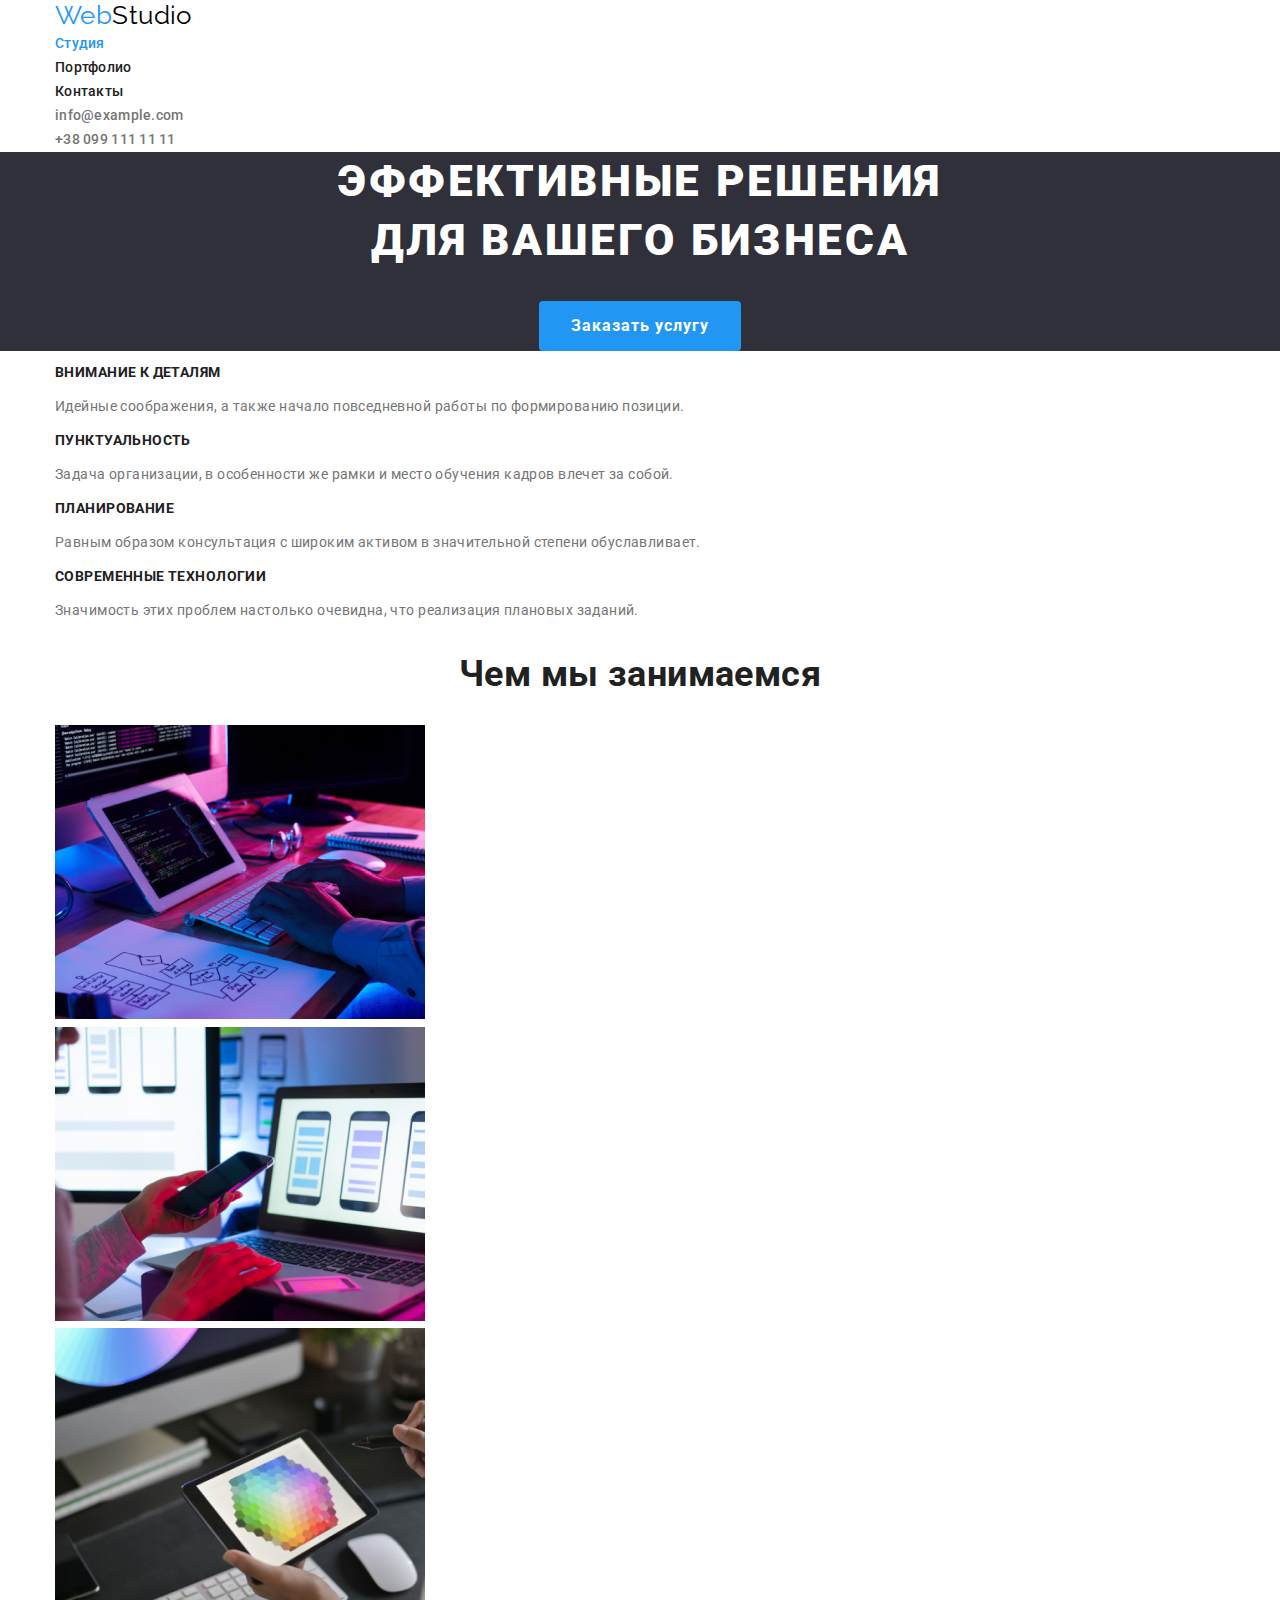
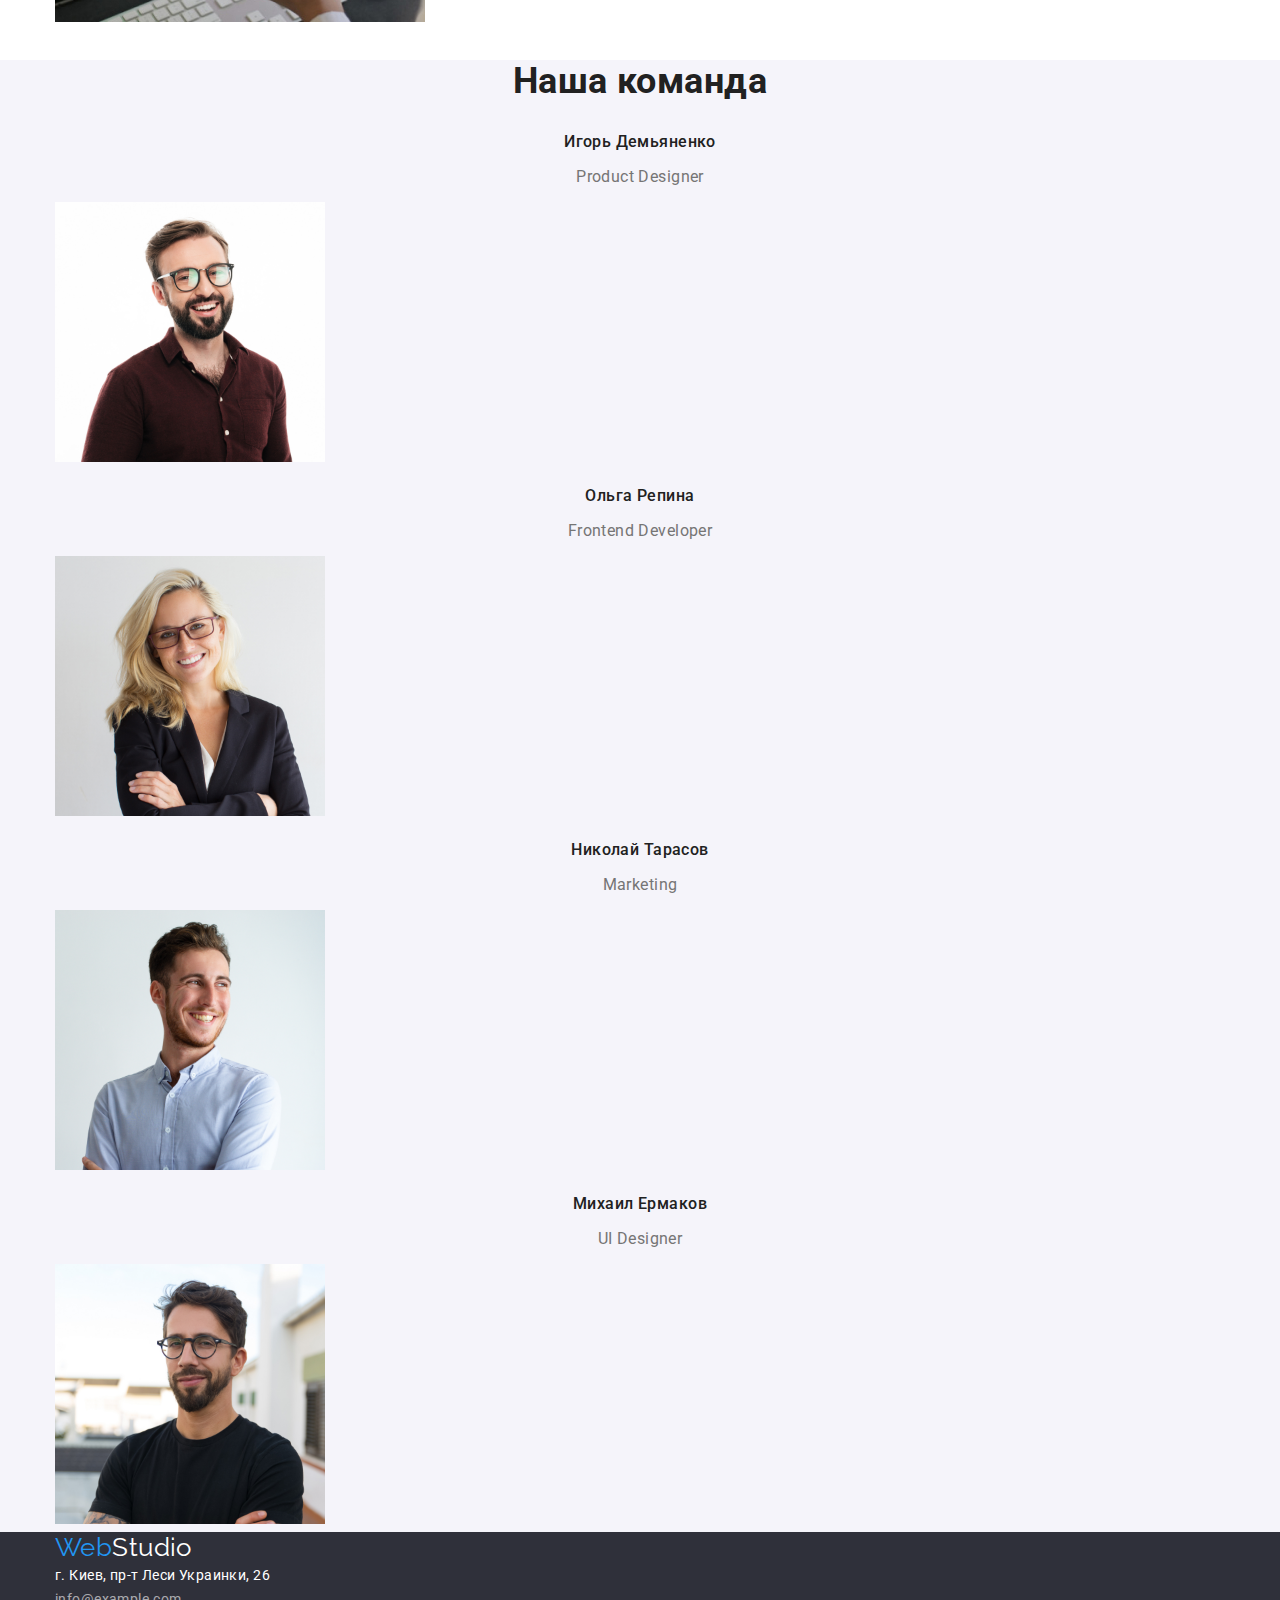
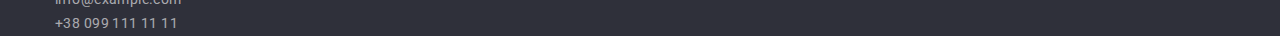
==== index.html @ 192eb523 "Приступил к портфолио 2/54" ====
<!DOCTYPE html>
<html lang="ru">
  <head>
    <meta charset="UTF-8" />
    <meta name="viewport" content="width=device-width, initial-scale=1.0" />
    <title>Главная</title>
    <link
      href="https://fonts.googleapis.com/css2?family=Oleo+Script&family=Raleway:wght@700&family=Roboto:wght@400;500;700;900&display=swap"
      rel="stylesheet">
      <link rel="stylesheet" href="https://cdnjs.cloudflare.com/ajax/libs/modern-normalize/1.0.0/modern-normalize.min.css">
      <link rel="stylesheet" href="./css/styles.css">
  </head>
  <body>
    <div class="conteiner">
      <header>
        <nav>
          <a href="" class="logo">
            <span class="logo-span">Web</span>Studio</a>
          <ul class="list">
            <li><a href="./index.html" class="header-nav current">Студия</a></li>
            <li><a href="./portfolio.html" class="header-nav">Портфолио</a></li>
            <li><a href="" class="header-nav">Контакты</a></li>
          </ul>
        </nav>
        <ul class="list">
          <li>
            <address>
              <a href="mailto:info@example.com" class="header-nav contacts">info@example.com</a>
            </address>
          </li>
          <li>
            <address>
              <a href="tel:+380991111111" class="header-nav contacts">+38 099 111 11 11</a>
            </address>
          </li>
        </ul>
      </header>
    </div>
    
    <main>
      <section class="main-section">
        <h1 class="main-title">Эффективные решения <br />для вашего бизнеса</h1>
        <a href="" class="button">Заказать услугу</a>
      </section>
      <section class="main-content">
        <h2 hidden>Наши преимущества</h2>
        <!--заголовок будет скрыт-->
        <div class="conteiner">
          <ul class="list">
            <li>
              <h3>Внимание к деталям</h3>
              <p>
                Идейные соображения, а также начало повседневной работы по
                формированию позиции.
              </p>
            </li>
            <li>
              <h3>Пунктуальность</h3>
              <p>
                Задача организации, в особенности же рамки и место обучения кадров
                влечет за собой.
              </p>
            </li>
            <li>
              <h3>Планирование</h3>
              <p>
                Равным образом консультация с широким активом в значительной
                степени обуславливает.
              </p>
            </li>
            <li>
              <h3>Современные технологии</h3>
              <p>
                Значимость этих проблем настолько очевидна, что реализация
                плановых заданий.
              </p>
            </li>
          </ul>

        </div>
        
        
        <section class="main-content conteiner">
          <h2 class="subtitle">Чем мы занимаемся</h2>
          <ul class="list">
            <li>
              <!-- <h3>Десктопные приложения</h3> -->
              <img
                src="./images/desktop.jpg"
                alt="Фото Десктопные приложения"
                width="370" height="294"
              />
            </li>
            <li>
              <!-- <h3>Мобильные приложения</h3> -->
              <img
                src="./images/mobile.jpg"
                alt="Фото Мобильные приложения"
                width="370" height="294"
              />
            </li>
            <li>
              <!-- <h3>Дизайнерские решения</h3> -->
              <img
                src="./images/design.jpg"
                alt="Фото Дизайнерские решения"
                width="370" height="294"
              />
            </li>
          </ul>
        </section>
      </section>
      <section class="main-command">
        <div class="conteiner">
          <h2 class="subtitle">Наша команда</h2>
          <ul class="list">
            <li>
              <h3>Игорь Демьяненко</h3>
              <p>Product Designer</p>
              <img src="./images/product-designer.jpg" alt="Фото Игорь Демьяненко" width="270" height="260" />
            </li>
            <li>
              <h3>Ольга Репина</h3>
              <p>Frontend Developer</p>
              <img src="./images/frontend-developer.jpg" alt="Фото Ольга Репина" width="270" height="260" />
            </li>
            <li>
              <h3>Николай Тарасов</h3>
              <p>Marketing</p>
              <img src="./images/marketing.jpg" alt="Фото Николай Тарасов" width="270" height="260" />
            </li>
            <li>
              <h3>Михаил Ермаков</h3>
              <p>UI Designer</p>
              <img src="./images/designer.jpg" alt="Фото Михаил Ермаков" width="270" height="260" />
            </li>
          </ul>
        </div>
        
      </section>
      <!-- <section> -->
        <!-- <h2>Постоянные клиенты</h2> -->

      <!-- </section> -->
    </main>
    <footer>
      <div class="conteiner">
        <h2 hidden>Контакты</h2>
        <!--заголовок будет скрыт-->
        <div>
          <div>
            <ul class="list">
              <li>
                <a href="" class="logo main-title">
                  <span class="logo-span">Web</span>Studio</a>
              </li>
              <li>
                <address>
                  <a href="https://goo.gl/maps/yA38NtLSpZcAnVb77" target="_blank" class="main-title">г. Киев, пр-т Леси
                    Украинки, 26</a>
                </address>
              </li>
              <li>
                <address>
                  <a href="mailto:info@example.com" class="footer-contacts">info@example.com</a>
                </address>
              </li>
              <li>
                <address>
                  <a href="tel:+380991111111" class="footer-contacts">+38 099 111 11 11</a>
                </address>
              </li>
            </ul>
          </div>
          <!-- <div>
                  <b>Присоединяйтесь</b>
                </div>
                <div>
                  <b>Подпишитесь на рассылку</b>
                </div> -->
          <!-- <p>&#xa9; Copyright 2020</p> -->
        </div>
      </div>
      
    </footer>
  </body>
</html>
---- css/styles.css ----
:root {
  --primary-text-color: #757575;
  --title-text-color: #212121;
  --accent-color: #2196f3;
  --white-color: #ffffff;
}

html {
  box-sizing: border-box;
}

*,
*::before,
*::after {
  box-sizing: inherit;
}

body {
  margin: 0;

  background-color: var(--white-color);
  color: var(--title-text-color);

  font-family: Roboto, sans-serif;
  letter-spacing: 0.03em;
  font-weight: 400;
  font-size: 14px;
  line-height: 1.71;
}

p {
  color: var(--primary-text-color);
}

footer {
  background-color: #2f303a;
}

button {
  font-family: inherit;
}

.list {
  padding: 0;
  margin: 0;
  list-style: none;
}

.conteiner {
  margin-left: auto;
  margin-right: auto;
  padding-left: 15px;
  padding-right: 15px;
  width: 1200px;
}

.logo {
  color: #000000;

  font-family: Raleway, cursive;
  font-size: 26px;
  line-height: 1.19;
  text-decoration: none;
}

.logo-span {
  color: var(--accent-color);
}

.header-nav {
  color: var(--title-text-color);

  font-weight: 500;
  font-size: 14px;
  line-height: 1.14;
  letter-spacing: 0.02em;
  text-decoration: none;
  font-style: normal;
}

.contacts {
  color: var(--primary-text-color);
}

.header-nav:hover,
.header-nav:focus {
  color: var(--accent-color);
}

.header-nav.current {
  color: var(--accent-color);
}

.main-section {
  text-align: center;
  background-color: #2f303a;
}

.main-title {
  margin-top: 0px;
  margin-bottom: 30px;
  color: var(--white-color);
  font-style: normal;
  text-decoration: none;
}

.main-content {
  background-color: var(--white-color);
}

.subtitle {
  font-weight: 700;
  font-size: 36px;
  line-height: 1.17;
  text-align: center;
}

.main-command {
  background-color: #f5f4fa;
}

.gallery {
  margin-top: 0px;
  margin-bottom: 0px;
  padding: 94px 0px;
}

.footer-contacts {
  color: rgba(255, 255, 255, 0.6);
  text-decoration: none;
  font-style: normal;
}

.button {
  display: inline-block;
  border-radius: 4px;
  padding: 10px 32px;
  min-width: 200px;
  text-align: center;

  color: var(--white-color);
  background-color: var(--accent-color);

  font-weight: 700;
  font-size: 16px;
  line-height: 1.87;
  letter-spacing: 0.06em;
  text-decoration: none;
}

.button-portfolio {
  display: inline-block;
  border-radius: 4px;
  padding: 6px 22px;
  min-width: 73px;
  text-align: center;
  border-color: #f5f4fa;

  color: var(--title-text-color);
  background-color: #f5f4fa;

  font-weight: 500;
  font-size: 16px;
  line-height: 1.62;
  text-align: center;
}

.button-portfolio:hover,
.button-portfolio:focus {
  background-color: var(--accent-color);
  color: var(--white-color);
  border-color: var(--accent-color);
}

.main-section .main-title {
  font-weight: 900;
  font-size: 44px;
  line-height: 1.36;

  letter-spacing: 0.06em;
  text-transform: uppercase;
}

.main-portfolio h2 {
  font-weight: 700;
  font-size: 18px;
  line-height: 2;
  letter-spacing: 0.06em;
}

.main-portfolio p {
  font-weight: 400;
  font-size: 16px;
  line-height: 1.87;
}

.main-content h3 {
  font-weight: 700;
  font-size: 14px;
  line-height: 1.14;
  text-transform: uppercase;
}

.main-command h3 {
  font-weight: 500;
  font-size: 16px;
  line-height: 1.19;
  text-align: center;
}

.main-command p {
  font-weight: 400;
  font-size: 16px;
  line-height: 1.19;
  text-align: center;
}

.main-portfolio a {
  text-decoration: none;
}

.main-portfolio h2 {
  color: #000000;
}

/* .box {
  background-color: tomato;
  outline: 2px solid tomato;
} */
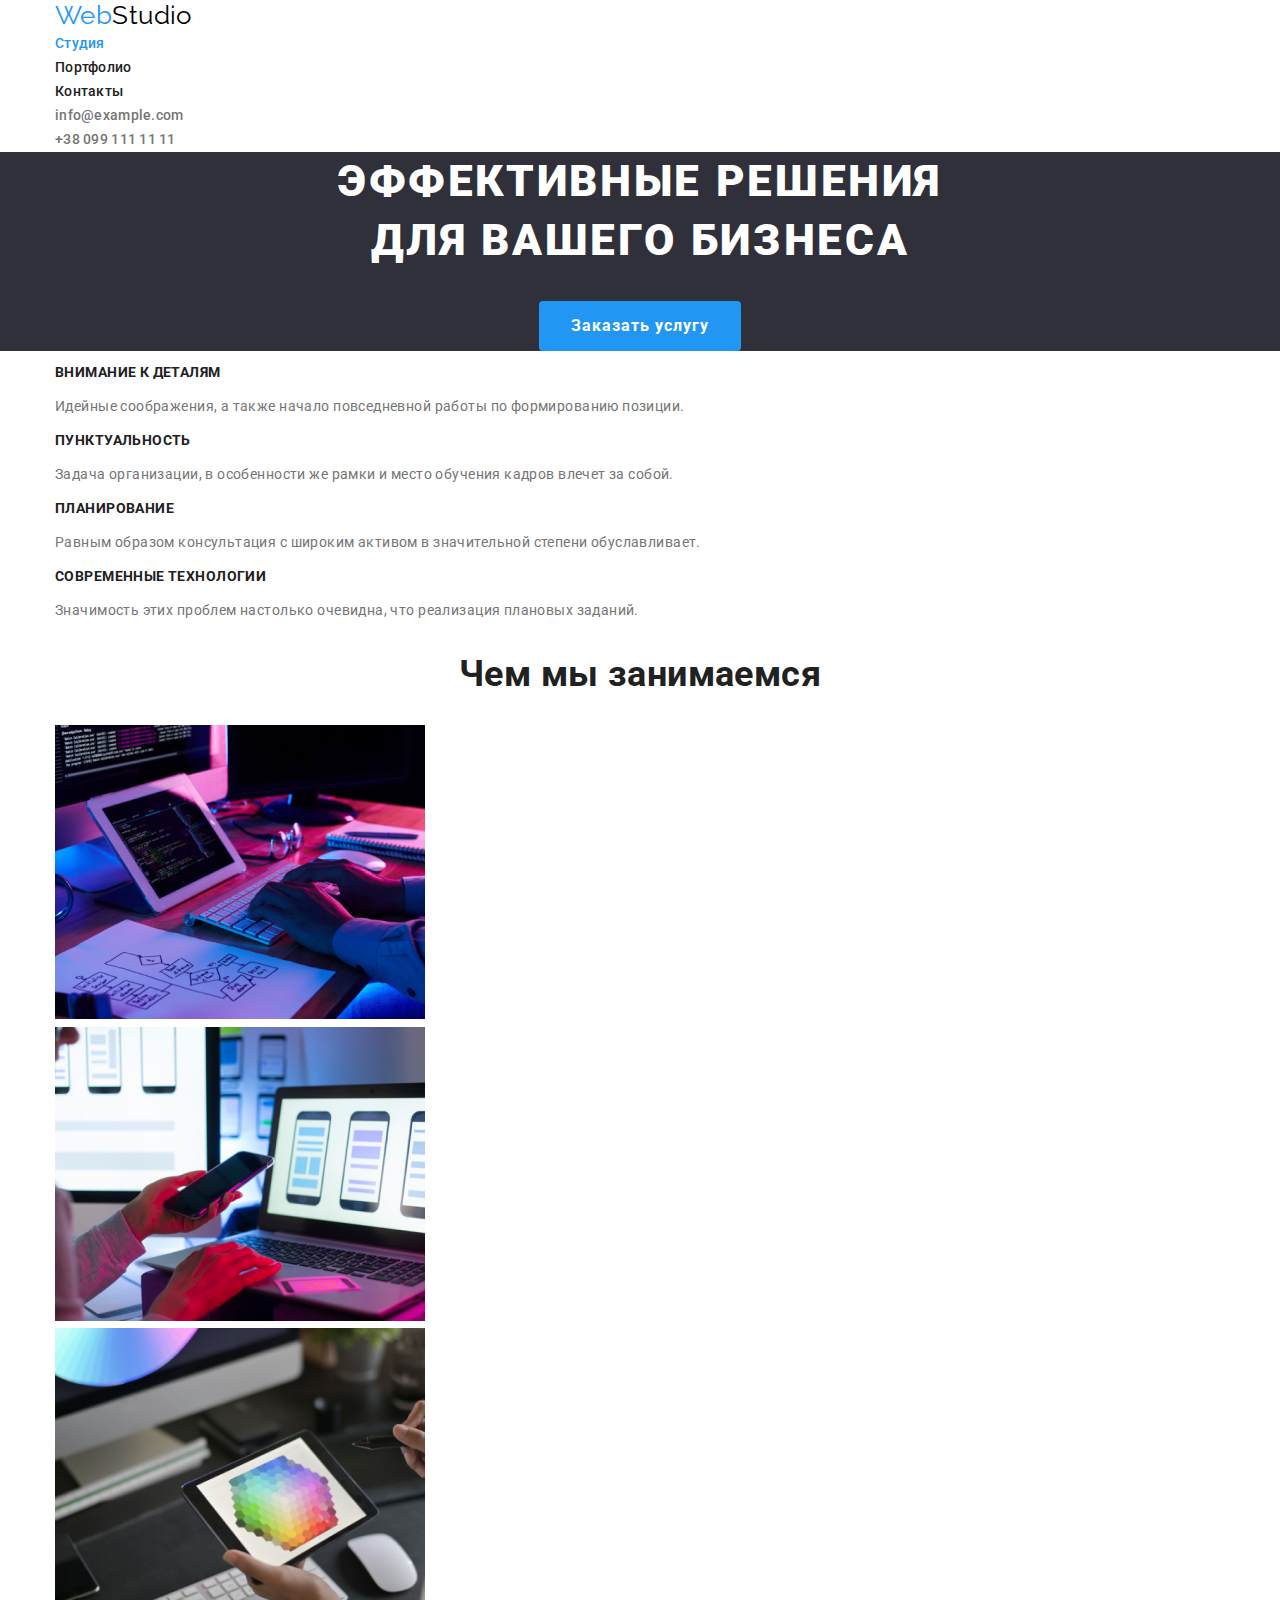
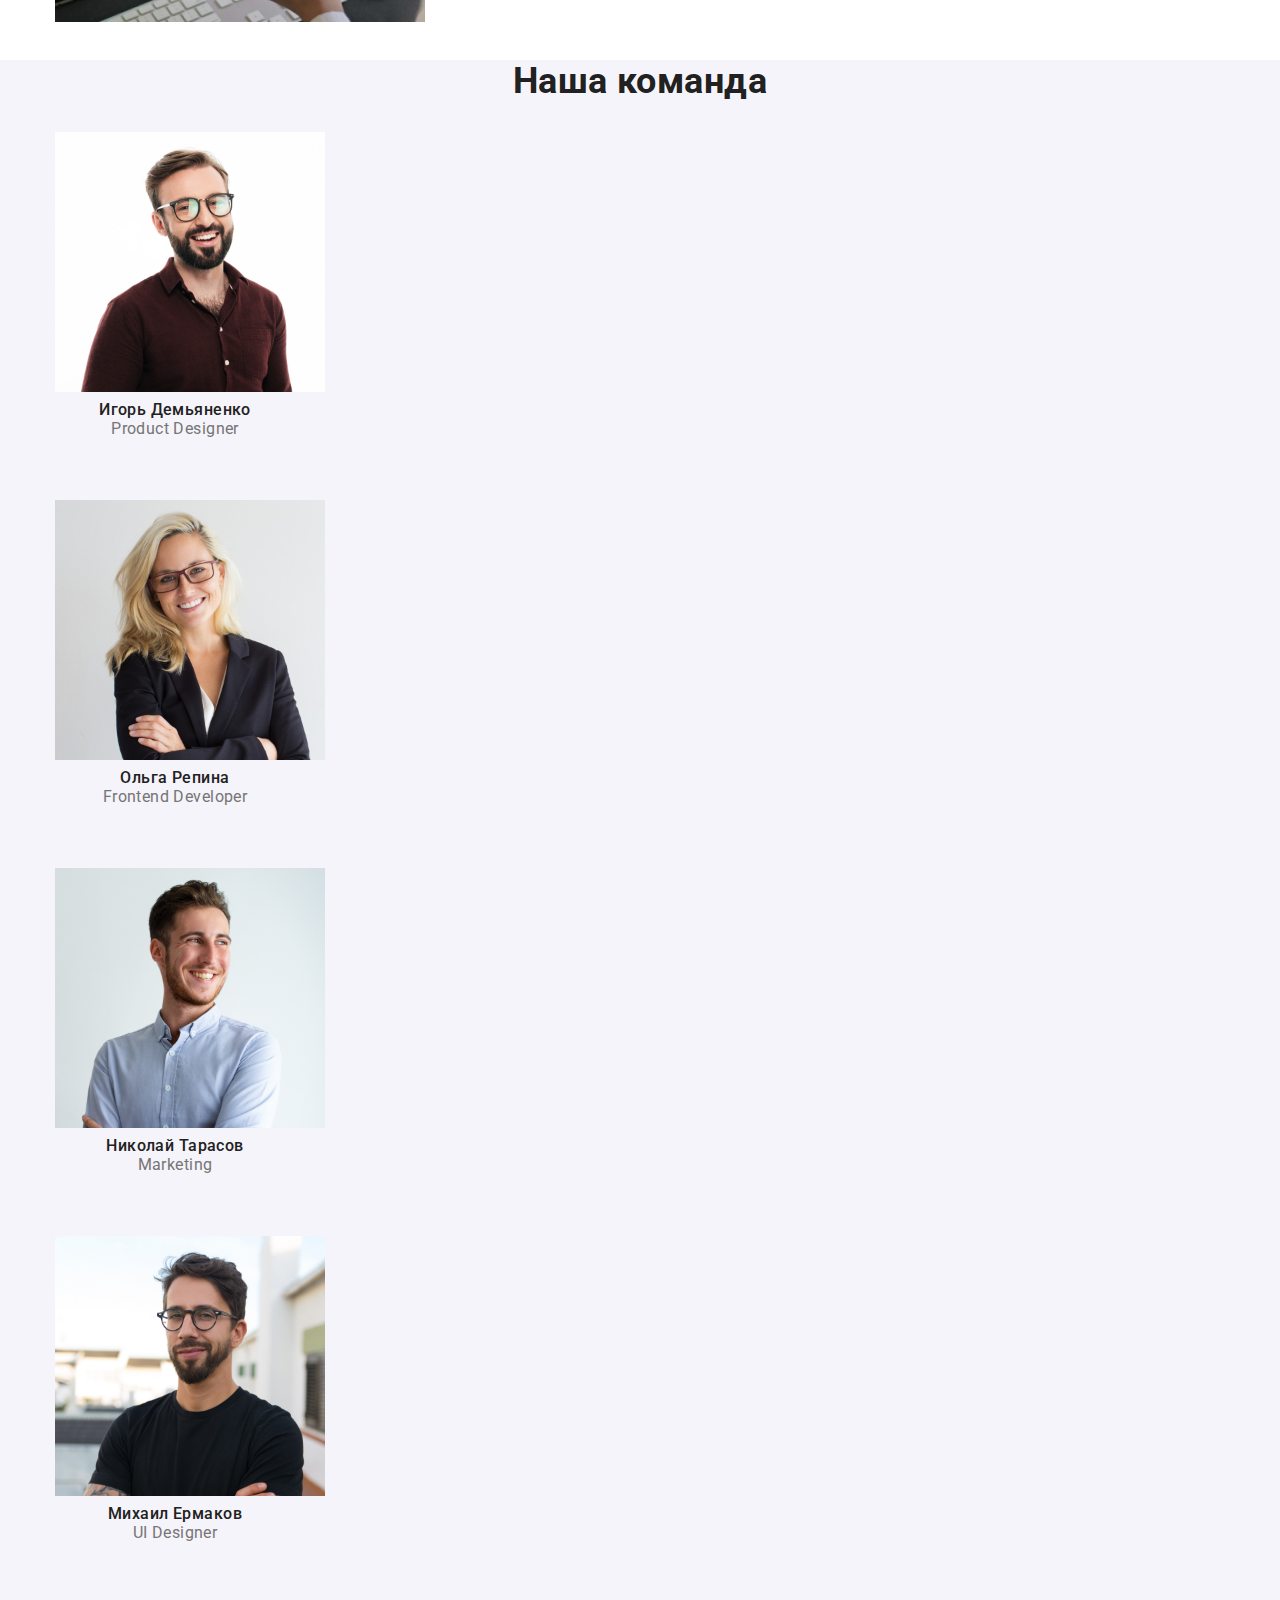
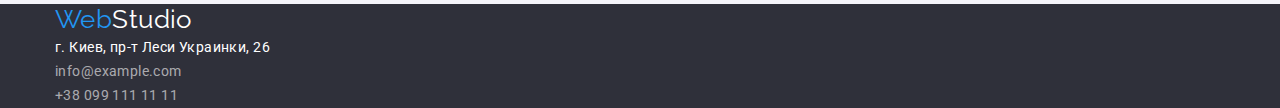
==== commit 1fbbecba: "Правки 4/00" ====
--- a/index.html
+++ b/index.html
@@ -111,28 +111,32 @@
         </section>
       </section>
       <section class="main-command">
-        <div class="conteiner">
-          <h2 class="subtitle">Наша команда</h2>
-          <ul class="list">
+        <div class="conteiner ">
+          <h2 class="subtitle ">Наша команда</h2>
+          <ul class="list gallery">
             <li>
+              
+              <img src="./images/product-designer.jpg" alt="Фото Игорь Демьяненко" width="270" height="260" />
               <h3>Игорь Демьяненко</h3>
               <p>Product Designer</p>
-              <img src="./images/product-designer.jpg" alt="Фото Игорь Демьяненко" width="270" height="260" />
             </li>
             <li>
+              
+              <img src="./images/frontend-developer.jpg" alt="Фото Ольга Репина" width="270" height="260" />
               <h3>Ольга Репина</h3>
               <p>Frontend Developer</p>
-              <img src="./images/frontend-developer.jpg" alt="Фото Ольга Репина" width="270" height="260" />
             </li>
             <li>
+              
+              <img src="./images/marketing.jpg" alt="Фото Николай Тарасов" width="270" height="260" />
               <h3>Николай Тарасов</h3>
               <p>Marketing</p>
-              <img src="./images/marketing.jpg" alt="Фото Николай Тарасов" width="270" height="260" />
             </li>
             <li>
+              
+              <img src="./images/designer.jpg" alt="Фото Михаил Ермаков" width="270" height="260" />
               <h3>Михаил Ермаков</h3>
               <p>UI Designer</p>
-              <img src="./images/designer.jpg" alt="Фото Михаил Ермаков" width="270" height="260" />
             </li>
           </ul>
         </div>
--- a/css/styles.css
+++ b/css/styles.css
@@ -119,12 +119,6 @@
   background-color: #f5f4fa;
 }
 
-.gallery {
-  margin-top: 0px;
-  margin-bottom: 0px;
-  padding: 94px 0px;
-}
-
 .footer-contacts {
   color: rgba(255, 255, 255, 0.6);
   text-decoration: none;
@@ -227,3 +221,24 @@
   background-color: tomato;
   outline: 2px solid tomato;
 } */
+
+.gallery h2,
+.gallery h3,
+.gallery p {
+  padding: 0;
+  margin: 0;
+}
+
+.main-command li {
+  padding-right: 30px;
+  padding-bottom: 30px;
+  width: 270px;
+  height: 368px;
+}
+
+.main-portfolio li {
+  padding-right: 30px;
+  padding-bottom: 30px;
+  width: 370px;
+  height: 404px;
+}
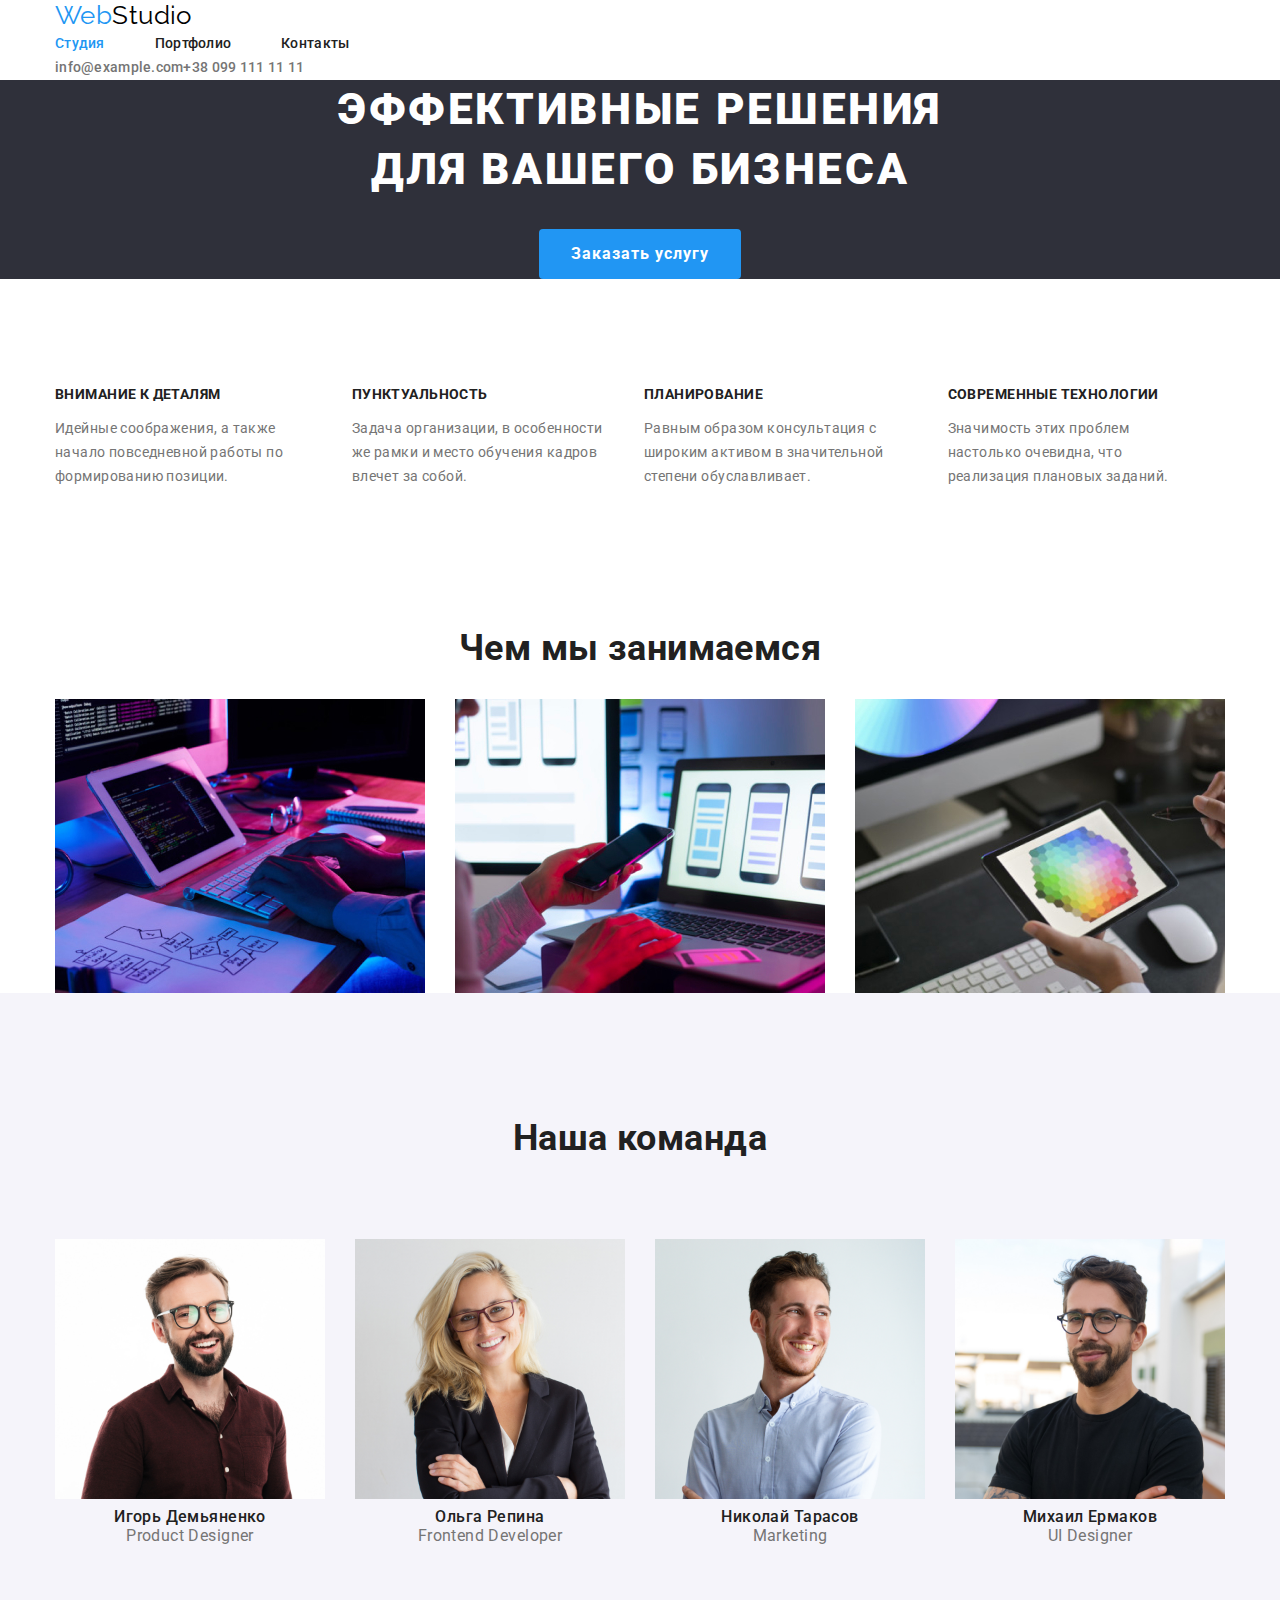
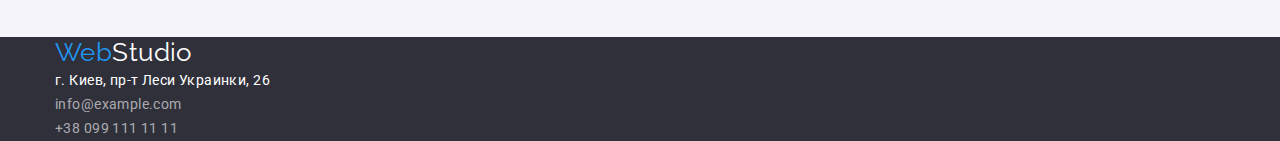
==== commit 6bf28e76: "Правки 7:30" ====
--- a/index.html
+++ b/index.html
@@ -16,13 +16,13 @@
         <nav>
           <a href="" class="logo">
             <span class="logo-span">Web</span>Studio</a>
-          <ul class="list">
+          <ul class="list displflex">
             <li><a href="./index.html" class="header-nav current">Студия</a></li>
             <li><a href="./portfolio.html" class="header-nav">Портфолио</a></li>
             <li><a href="" class="header-nav">Контакты</a></li>
           </ul>
         </nav>
-        <ul class="list">
+        <ul class="list displflex">
           <li>
             <address>
               <a href="mailto:info@example.com" class="header-nav contacts">info@example.com</a>
@@ -46,7 +46,7 @@
         <h2 hidden>Наши преимущества</h2>
         <!--заголовок будет скрыт-->
         <div class="conteiner">
-          <ul class="list">
+          <ul class="list displflex">
             <li>
               <h3>Внимание к деталям</h3>
               <p>
@@ -82,7 +82,7 @@
         
         <section class="main-content conteiner">
           <h2 class="subtitle">Чем мы занимаемся</h2>
-          <ul class="list">
+          <ul class="list displflex">
             <li>
               <!-- <h3>Десктопные приложения</h3> -->
               <img
@@ -113,26 +113,26 @@
       <section class="main-command">
         <div class="conteiner ">
           <h2 class="subtitle ">Наша команда</h2>
-          <ul class="list gallery">
-            <li>
+          <ul class="list gallery displflex">
+            <li class="list-command">
               
               <img src="./images/product-designer.jpg" alt="Фото Игорь Демьяненко" width="270" height="260" />
               <h3>Игорь Демьяненко</h3>
               <p>Product Designer</p>
             </li>
-            <li>
+            <li class="list-command">
               
               <img src="./images/frontend-developer.jpg" alt="Фото Ольга Репина" width="270" height="260" />
               <h3>Ольга Репина</h3>
               <p>Frontend Developer</p>
             </li>
-            <li>
+            <li class="list-command">
               
               <img src="./images/marketing.jpg" alt="Фото Николай Тарасов" width="270" height="260" />
               <h3>Николай Тарасов</h3>
               <p>Marketing</p>
             </li>
-            <li>
+            <li class="list-command">
               
               <img src="./images/designer.jpg" alt="Фото Михаил Ермаков" width="270" height="260" />
               <h3>Михаил Ермаков</h3>
--- a/css/styles.css
+++ b/css/styles.css
@@ -230,15 +230,64 @@
 }
 
 .main-command li {
-  padding-right: 30px;
-  padding-bottom: 30px;
+  margin-right: 30px;
+  margin-bottom: 30px;
   width: 270px;
   height: 368px;
 }
 
 .main-portfolio li {
-  padding-right: 30px;
-  padding-bottom: 30px;
+  margin-right: 30px;
+  margin-bottom: 30px;
   width: 370px;
   height: 404px;
 }
+
+.buttons,
+.main-command,
+.main-content {
+  padding-top: 94px;
+}
+
+.gallery,
+.main-command gallery {
+  padding-top: 50px;
+}
+
+.list-command:nth-child(4) {
+  margin-right: 0px;
+}
+
+.list-portfolio:nth-child(3n) {
+  margin-right: 0px;
+}
+
+.main-content img {
+  display: block;
+}
+
+.displflex {
+  display: flex;
+}
+
+.main-portfolio .list {
+  display: inline-flex;
+  flex-wrap: wrap;
+}
+
+nav .list li {
+  margin-right: 50px;
+}
+
+main .list li {
+  margin-right: 30px;
+}
+
+nav .list li:last-child {
+  margin-right: 0;
+}
+
+/* header .header-nav li:last-child {
+  margin-right: 0;
+  background-color: tomato;
+} */
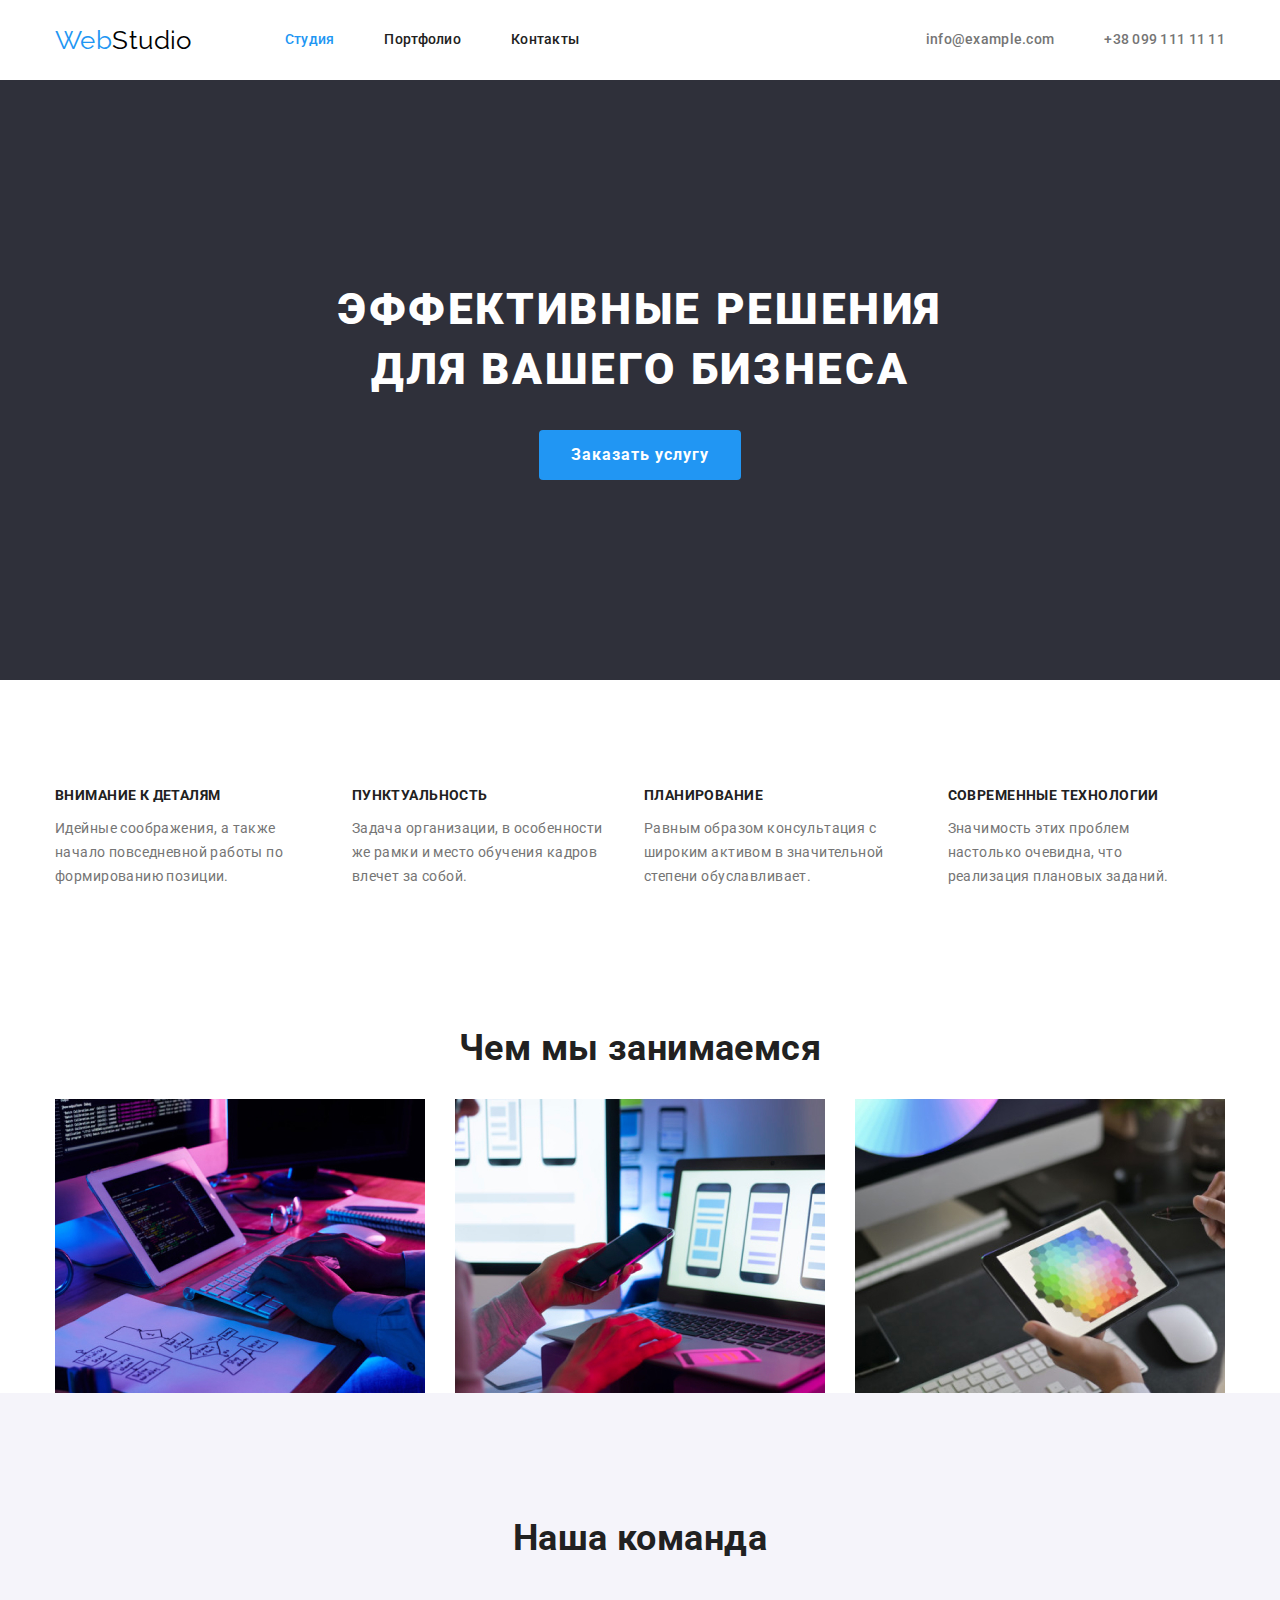
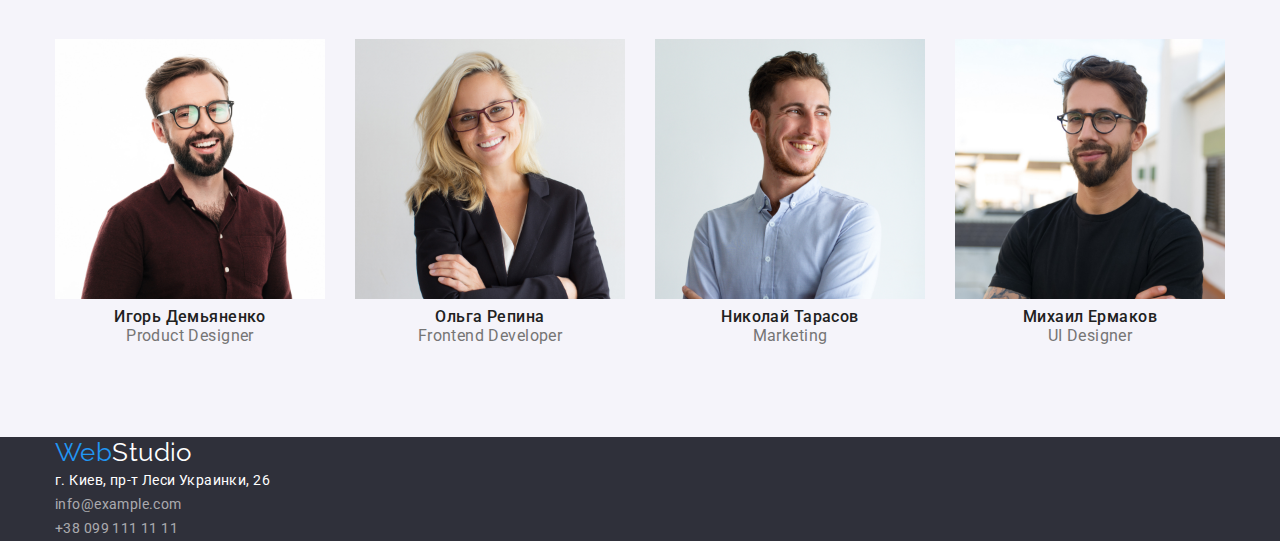
==== commit 9a6b226c: "Обновил навигацию 20:00" ====
--- a/index.html
+++ b/index.html
@@ -12,28 +12,28 @@
   </head>
   <body>
     <div class="conteiner">
-      <header>
-        <nav>
-          <a href="" class="logo">
-            <span class="logo-span">Web</span>Studio</a>
+      <header class="heder-displflex">
+        <nav class="heder-displflex">
+            <a href="" class="logo ">
+              <span class="logo-span">Web</span>Studio</a>
+            <ul class="list displflex">
+              <li ><a href="./index.html" class="header-nav current">Студия</a></li>
+              <li ><a href="./portfolio.html" class="header-nav">Портфолио</a></li>
+              <li ><a href="" class="header-nav">Контакты</a></li>
+            </ul>
+        </nav>
           <ul class="list displflex">
-            <li><a href="./index.html" class="header-nav current">Студия</a></li>
-            <li><a href="./portfolio.html" class="header-nav">Портфолио</a></li>
-            <li><a href="" class="header-nav">Контакты</a></li>
+            <li class="item">
+              <address>
+                <a href="mailto:info@example.com" class="header-nav contacts">info@example.com</a>
+              </address>
+            </li>
+            <li class="item">
+              <address>
+                <a href="tel:+380991111111" class="header-nav contacts">+38 099 111 11 11</a>
+              </address>
+            </li>
           </ul>
-        </nav>
-        <ul class="list displflex">
-          <li>
-            <address>
-              <a href="mailto:info@example.com" class="header-nav contacts">info@example.com</a>
-            </address>
-          </li>
-          <li>
-            <address>
-              <a href="tel:+380991111111" class="header-nav contacts">+38 099 111 11 11</a>
-            </address>
-          </li>
-        </ul>
       </header>
     </div>
     
--- a/css/styles.css
+++ b/css/styles.css
@@ -54,6 +54,11 @@
   width: 1200px;
 }
 
+/* .header-item {
+  display: inline-flex;
+  justify-content: space-between;
+}  */
+
 .logo {
   color: #000000;
 
@@ -61,6 +66,8 @@
   font-size: 26px;
   line-height: 1.19;
   text-decoration: none;
+
+  margin-right: 93px;
 }
 
 .logo-span {
@@ -68,7 +75,13 @@
 }
 
 .header-nav {
+  display: block;
+  padding-top: 32px;
+  padding-bottom: 32px;
+
   color: var(--title-text-color);
+
+  /* align-items: center; */
 
   font-weight: 500;
   font-size: 14px;
@@ -76,6 +89,8 @@
   letter-spacing: 0.02em;
   text-decoration: none;
   font-style: normal;
+
+  cursor: pointer;
 }
 
 .contacts {
@@ -94,6 +109,8 @@
 .main-section {
   text-align: center;
   background-color: #2f303a;
+  padding-top: 200px;
+  padding-bottom: 200px;
 }
 
 .main-title {
@@ -157,6 +174,8 @@
   font-size: 16px;
   line-height: 1.62;
   text-align: center;
+
+  cursor: pointer;
 }
 
 .button-portfolio:hover,
@@ -270,6 +289,12 @@
   display: flex;
 }
 
+.heder-displflex {
+  display: flex;
+  align-items: center;
+  justify-content: space-between;
+}
+
 .main-portfolio .list {
   display: inline-flex;
   flex-wrap: wrap;
@@ -277,6 +302,10 @@
 
 nav .list li {
   margin-right: 50px;
+}
+
+.list .item + .item {
+  margin-left: 50px;
 }
 
 main .list li {
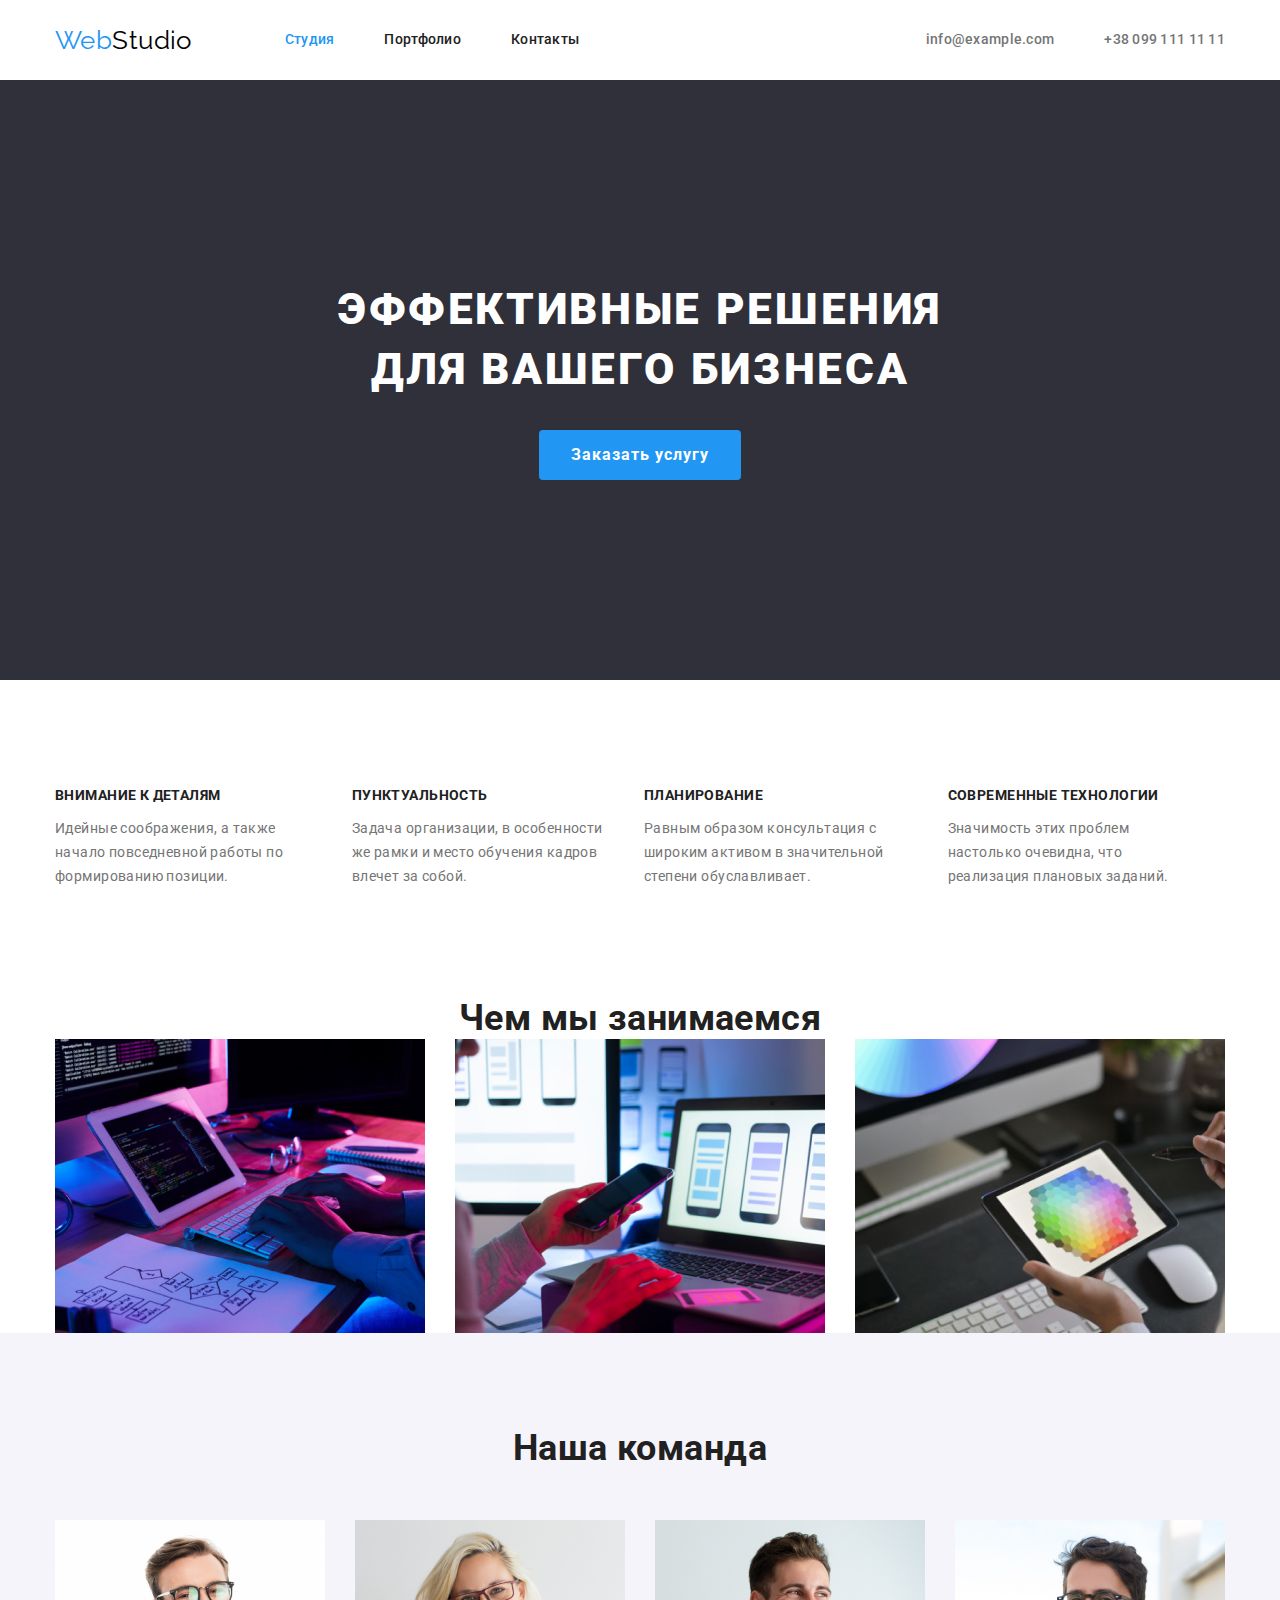
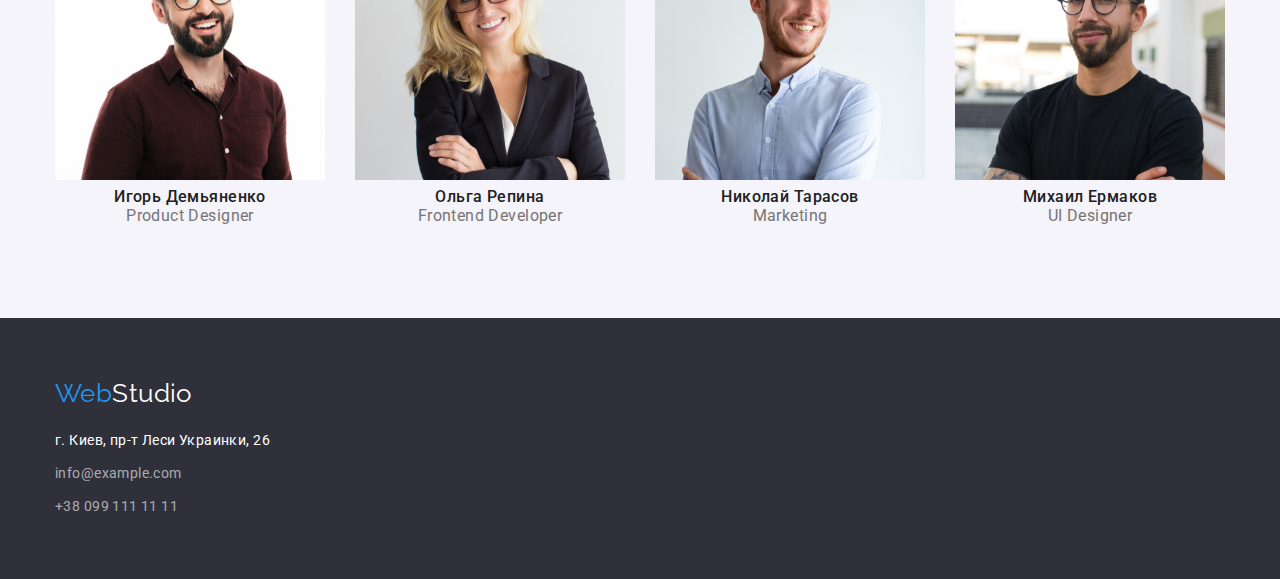
==== commit 1a77fb48: "Обновил футер + правки 20/45" ====
--- a/index.html
+++ b/index.html
@@ -42,74 +42,64 @@
         <h1 class="main-title">Эффективные решения <br />для вашего бизнеса</h1>
         <a href="" class="button">Заказать услугу</a>
       </section>
-      <section class="main-content">
-        <h2 hidden>Наши преимущества</h2>
-        <!--заголовок будет скрыт-->
+      
+      <div class="conteiner">
+        <section class="main-content advantages">
+          <h2 hidden>Наши преимущества</h2>
+          <!--заголовок будет скрыт-->
+            <ul class="list displflex">
+              <li>
+                <h3>Внимание к деталям</h3>
+                <p>
+                  Идейные соображения, а также начало повседневной работы по
+                  формированию позиции.
+                </p>
+              </li>
+              <li>
+                <h3>Пунктуальность</h3>
+                <p>
+                  Задача организации, в особенности же рамки и место обучения кадров
+                  влечет за собой.
+                </p>
+              </li>
+              <li>
+                <h3>Планирование</h3>
+                <p>
+                  Равным образом консультация с широким активом в значительной
+                  степени обуславливает.
+                </p>
+              </li>
+              <li>
+                <h3>Современные технологии</h3>
+                <p>
+                  Значимость этих проблем настолько очевидна, что реализация
+                  плановых заданий.
+                </p>
+              </li>
+            </ul>
+        </section>
+      </div>
+
         <div class="conteiner">
-          <ul class="list displflex">
-            <li>
-              <h3>Внимание к деталям</h3>
-              <p>
-                Идейные соображения, а также начало повседневной работы по
-                формированию позиции.
-              </p>
-            </li>
-            <li>
-              <h3>Пунктуальность</h3>
-              <p>
-                Задача организации, в особенности же рамки и место обучения кадров
-                влечет за собой.
-              </p>
-            </li>
-            <li>
-              <h3>Планирование</h3>
-              <p>
-                Равным образом консультация с широким активом в значительной
-                степени обуславливает.
-              </p>
-            </li>
-            <li>
-              <h3>Современные технологии</h3>
-              <p>
-                Значимость этих проблем настолько очевидна, что реализация
-                плановых заданий.
-              </p>
-            </li>
-          </ul>
-
+          <section class="main-content study ">
+            <h2 class="subtitle">Чем мы занимаемся</h2>
+            <ul class="list displflex">
+              <li>
+                <!-- <h3>Десктопные приложения</h3> -->
+                <img src="./images/desktop.jpg" alt="Фото Десктопные приложения" width="370" height="294" />
+              </li>
+              <li>
+                <!-- <h3>Мобильные приложения</h3> -->
+                <img src="./images/mobile.jpg" alt="Фото Мобильные приложения" width="370" height="294" />
+              </li>
+              <li>
+                <!-- <h3>Дизайнерские решения</h3> -->
+                <img src="./images/design.jpg" alt="Фото Дизайнерские решения" width="370" height="294" />
+              </li>
+            </ul>
+          </section>
         </div>
-        
-        
-        <section class="main-content conteiner">
-          <h2 class="subtitle">Чем мы занимаемся</h2>
-          <ul class="list displflex">
-            <li>
-              <!-- <h3>Десктопные приложения</h3> -->
-              <img
-                src="./images/desktop.jpg"
-                alt="Фото Десктопные приложения"
-                width="370" height="294"
-              />
-            </li>
-            <li>
-              <!-- <h3>Мобильные приложения</h3> -->
-              <img
-                src="./images/mobile.jpg"
-                alt="Фото Мобильные приложения"
-                width="370" height="294"
-              />
-            </li>
-            <li>
-              <!-- <h3>Дизайнерские решения</h3> -->
-              <img
-                src="./images/design.jpg"
-                alt="Фото Дизайнерские решения"
-                width="370" height="294"
-              />
-            </li>
-          </ul>
-        </section>
-      </section>
+ 
       <section class="main-command">
         <div class="conteiner ">
           <h2 class="subtitle ">Наша команда</h2>
@@ -158,18 +148,18 @@
                 <a href="" class="logo main-title">
                   <span class="logo-span">Web</span>Studio</a>
               </li>
-              <li>
+              <li class="footer-address">
                 <address>
                   <a href="https://goo.gl/maps/yA38NtLSpZcAnVb77" target="_blank" class="main-title">г. Киев, пр-т Леси
                     Украинки, 26</a>
                 </address>
               </li>
-              <li>
+              <li class="footer-item">
                 <address>
                   <a href="mailto:info@example.com" class="footer-contacts">info@example.com</a>
                 </address>
               </li>
-              <li>
+              <li class="footer-item">
                 <address>
                   <a href="tel:+380991111111" class="footer-contacts">+38 099 111 11 11</a>
                 </address>
--- a/css/styles.css
+++ b/css/styles.css
@@ -74,6 +74,19 @@
   color: var(--accent-color);
 }
 
+footer .list {
+  padding-top: 60px;
+  padding-bottom: 60px;
+}
+
+.footer-item {
+  padding-top: 9px;
+}
+
+.footer-address {
+  padding-top: 20px;
+}
+
 .header-nav {
   display: block;
   padding-top: 32px;
@@ -243,7 +256,8 @@
 
 .gallery h2,
 .gallery h3,
-.gallery p {
+.gallery p,
+.subtitle {
   padding: 0;
   margin: 0;
 }
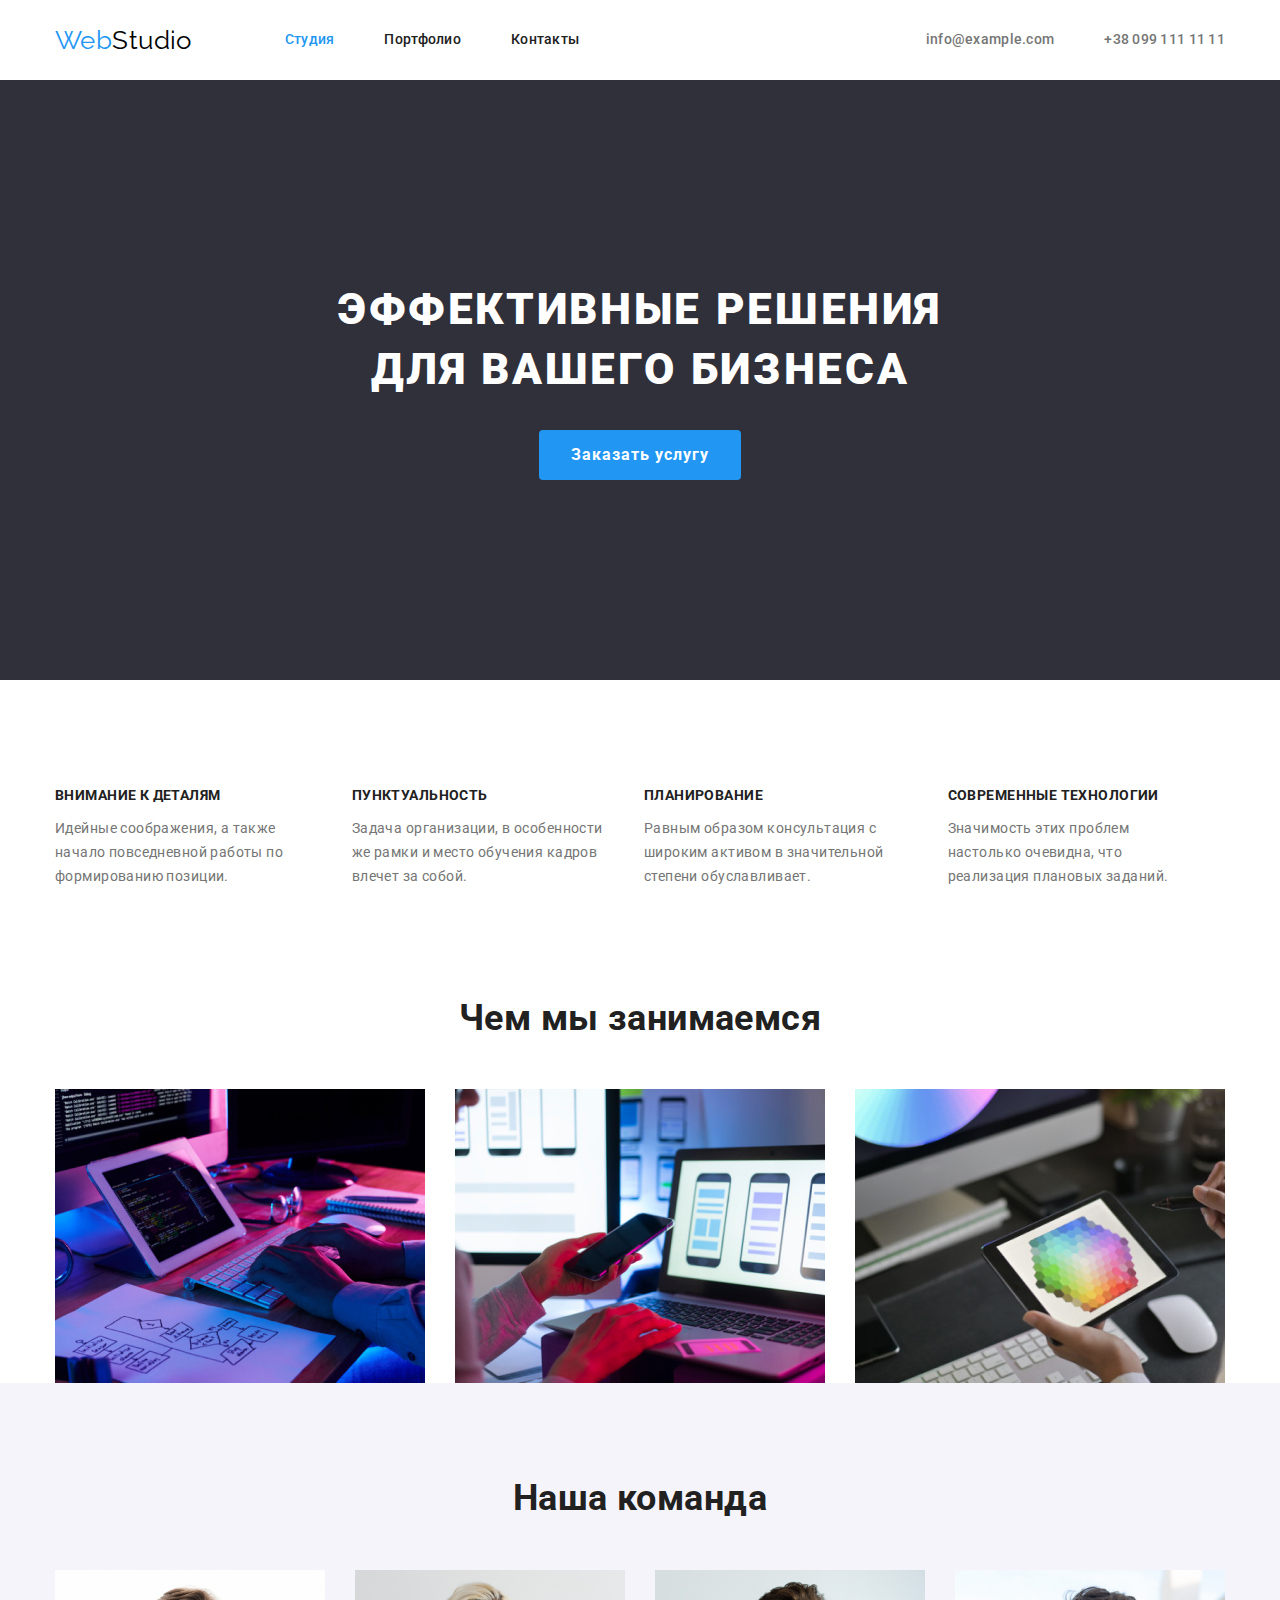
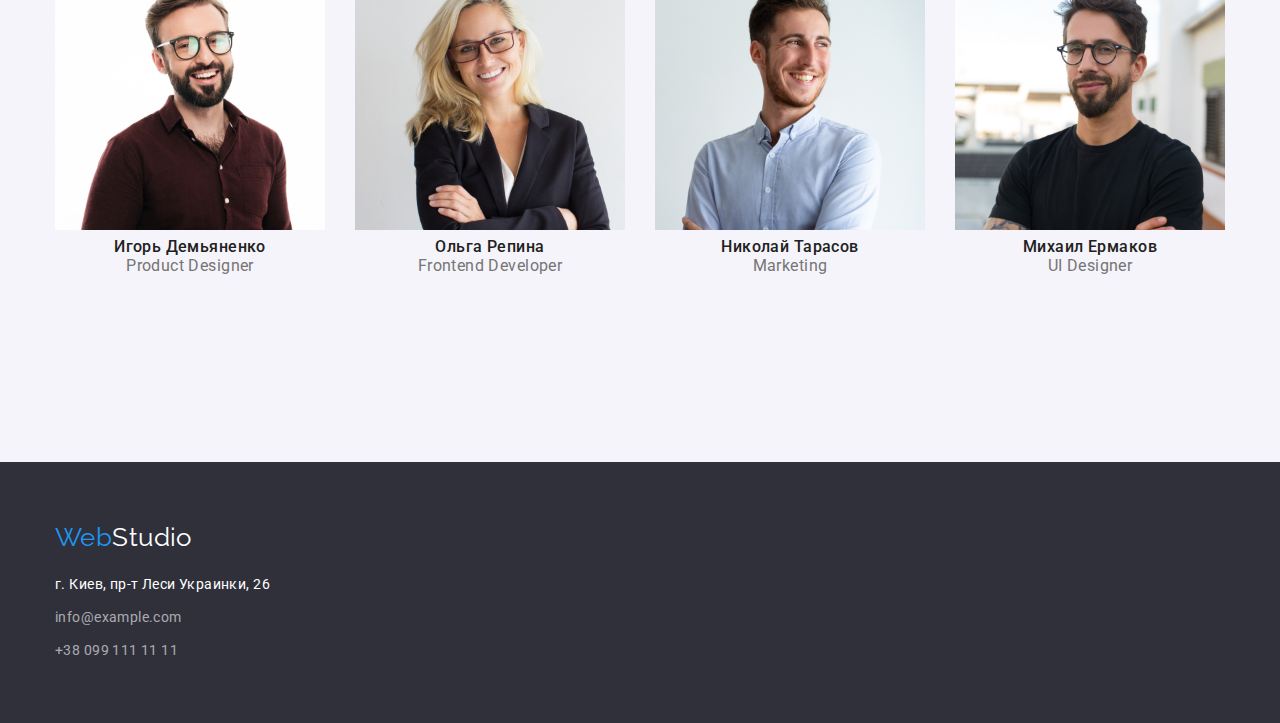
==== commit cf3c9219: "Обновления 23/25" ====
--- a/index.html
+++ b/index.html
@@ -83,7 +83,7 @@
         <div class="conteiner">
           <section class="main-content study ">
             <h2 class="subtitle">Чем мы занимаемся</h2>
-            <ul class="list displflex">
+            <ul class="list displflex gallery">
               <li>
                 <!-- <h3>Десктопные приложения</h3> -->
                 <img src="./images/desktop.jpg" alt="Фото Десктопные приложения" width="370" height="294" />
--- a/css/styles.css
+++ b/css/styles.css
@@ -282,8 +282,18 @@
   padding-top: 94px;
 }
 
+.main-command {
+  padding-bottom: 94px;
+}
+
+.buttons {
+  justify-content: center;
+  padding-top: 0;
+}
+
 .gallery,
-.main-command gallery {
+.main-command gallery,
+.main-content gallery {
   padding-top: 50px;
 }
 
@@ -334,3 +344,11 @@
   margin-right: 0;
   background-color: tomato;
 } */
+
+.list-portfolio {
+  border: 1px solid #eeeeee;
+}
+
+.header-line {
+  border-bottom: 1px solid #ececec;
+}
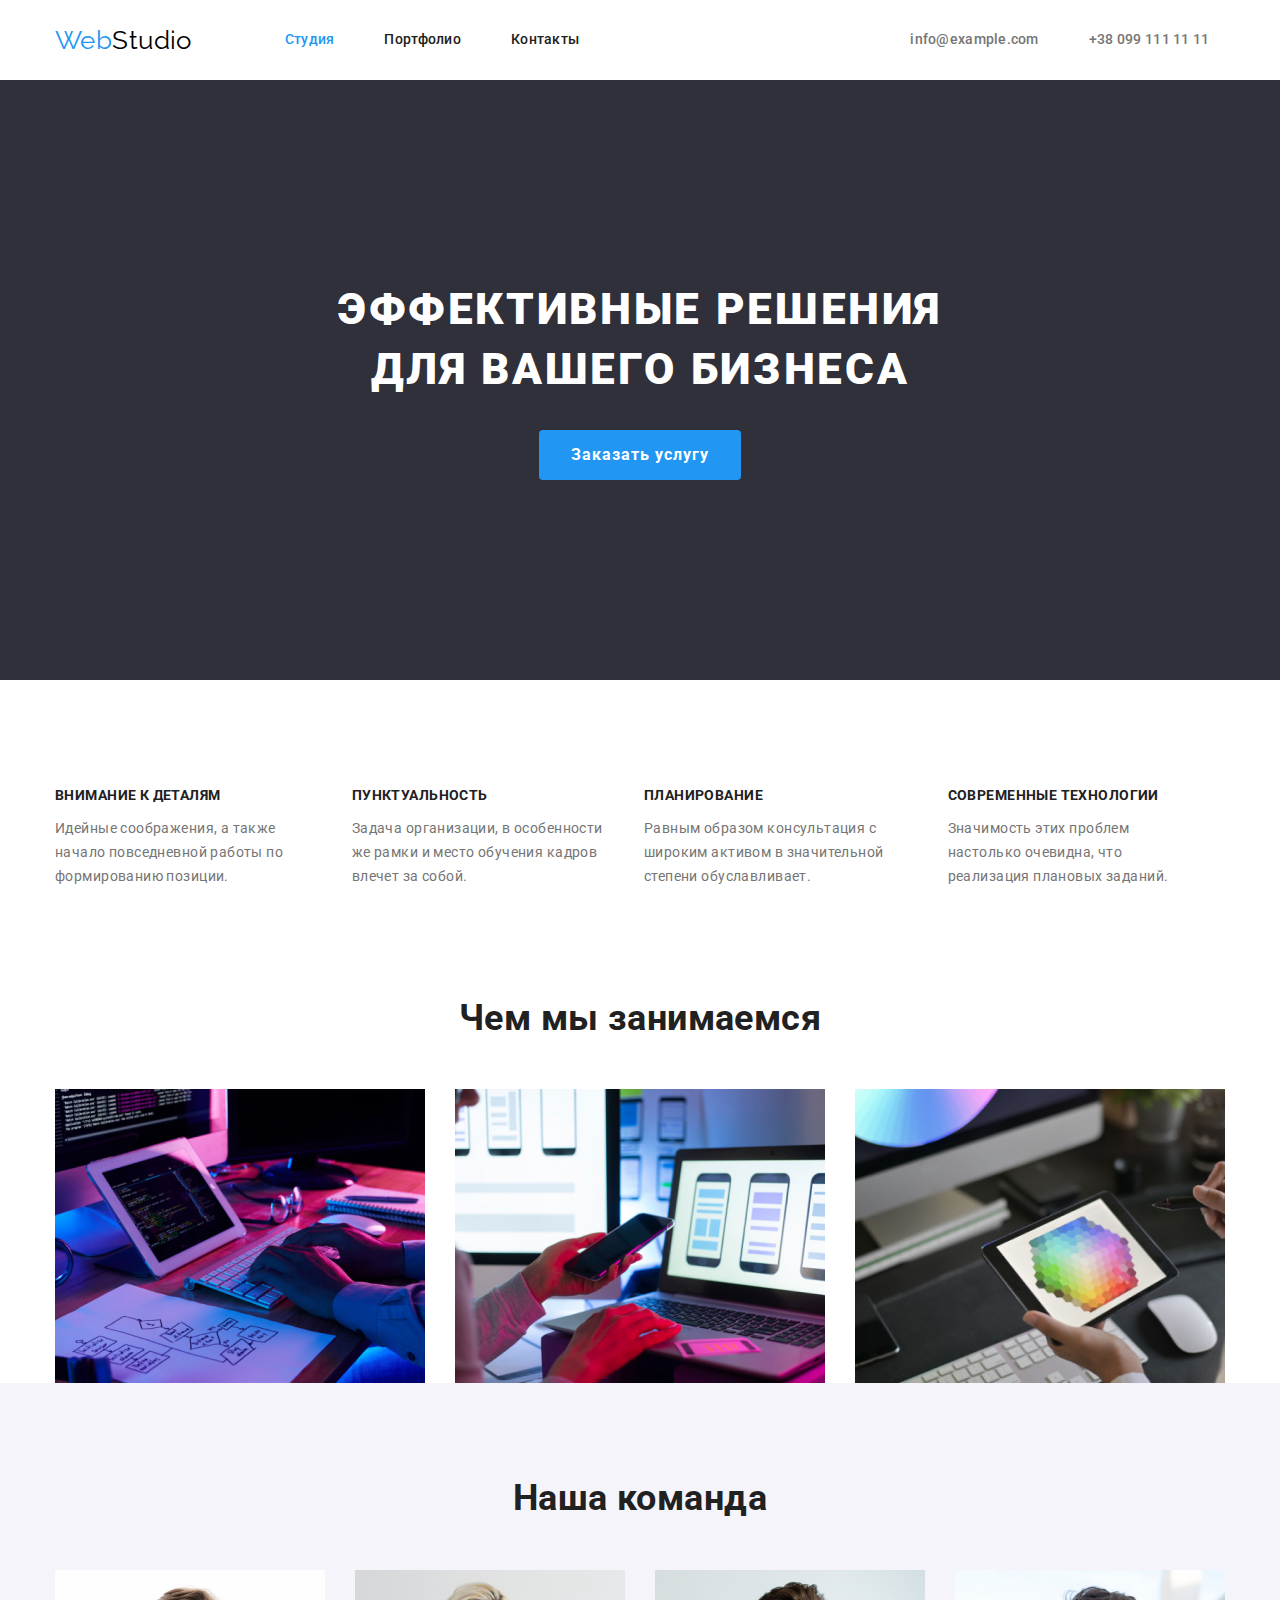
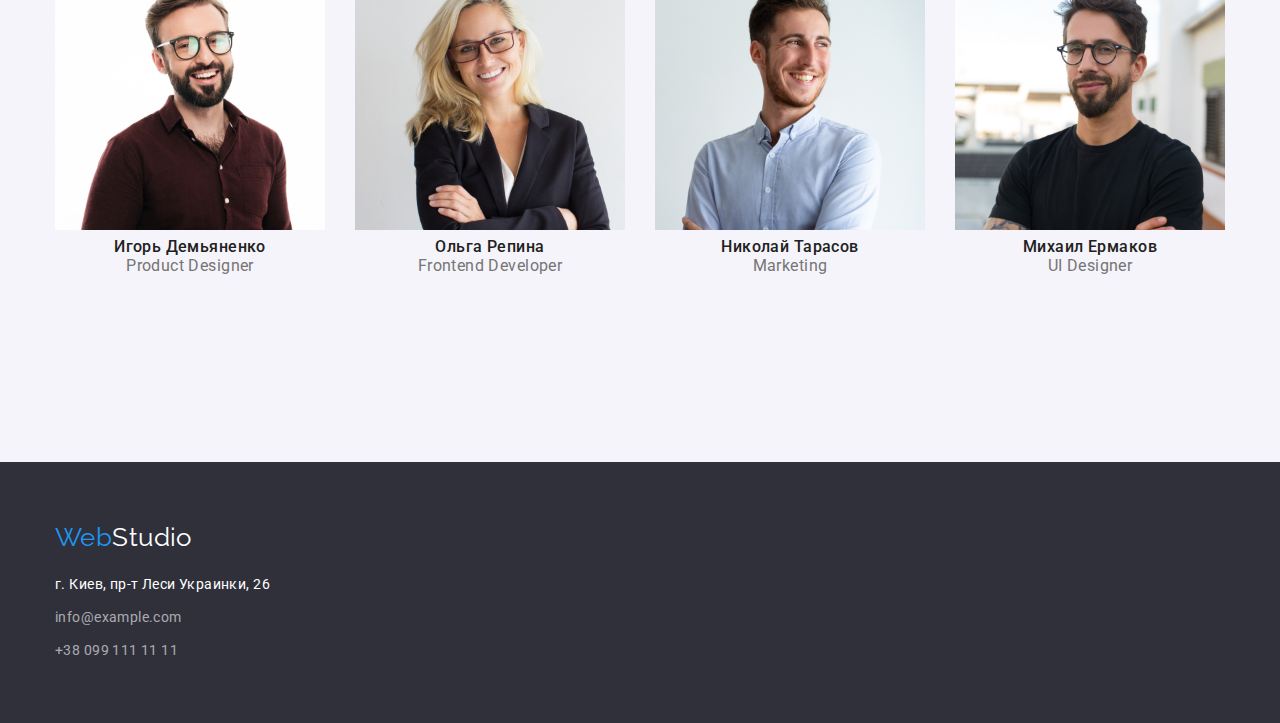
==== commit a853a484: "Правки 8/00" ====
--- a/index.html
+++ b/index.html
@@ -11,32 +11,32 @@
       <link rel="stylesheet" href="./css/styles.css">
   </head>
   <body>
-    <div class="conteiner">
-      <header class="heder-displflex">
-        <nav class="heder-displflex">
-            <a href="" class="logo ">
-              <span class="logo-span">Web</span>Studio</a>
-            <ul class="list displflex">
-              <li ><a href="./index.html" class="header-nav current">Студия</a></li>
-              <li ><a href="./portfolio.html" class="header-nav">Портфолио</a></li>
-              <li ><a href="" class="header-nav">Контакты</a></li>
-            </ul>
-        </nav>
-          <ul class="list displflex">
-            <li class="item">
-              <address>
-                <a href="mailto:info@example.com" class="header-nav contacts">info@example.com</a>
-              </address>
-            </li>
-            <li class="item">
-              <address>
-                <a href="tel:+380991111111" class="header-nav contacts">+38 099 111 11 11</a>
-              </address>
-            </li>
-          </ul>
-      </header>
+  <header>
+    <div class="conteiner displflex">
+      <nav class="heder-displflex">
+        <a href="" class="logo ">
+          <span class="logo-span">Web</span>Studio</a>
+  
+        <ul class="list displflex ">
+          <li><a href="./index.html" class="header-nav current">Студия</a></li>
+          <li><a href="./portfolio.html" class="header-nav">Портфолио</a></li>
+          <li><a href="" class="header-nav">Контакты</a></li>
+        </ul>
+      </nav>
+      <ul class="list displflex ">
+        <li class="item">
+          <address>
+            <a href="mailto:info@example.com" class="header-nav contacts">info@example.com</a>
+          </address>
+        </li>
+        <li class="item">
+          <address>
+            <a href="tel:+380991111111" class="header-nav contacts">+38 099 111 11 11</a>
+          </address>
+        </li>
+      </ul>
     </div>
-    
+  </header>
     <main>
       <section class="main-section">
         <h1 class="main-title">Эффективные решения <br />для вашего бизнеса</h1>
--- a/css/styles.css
+++ b/css/styles.css
@@ -49,9 +49,15 @@
 .conteiner {
   margin-left: auto;
   margin-right: auto;
+  padding-top: 94px;
   padding-left: 15px;
   padding-right: 15px;
   width: 1200px;
+}
+
+header .conteiner,
+footer .conteiner {
+  padding-top: 0;
 }
 
 /* .header-item {
@@ -74,7 +80,7 @@
   color: var(--accent-color);
 }
 
-footer .list {
+footer {
   padding-top: 60px;
   padding-bottom: 60px;
 }
@@ -176,6 +182,7 @@
   display: inline-block;
   border-radius: 4px;
   padding: 6px 22px;
+
   min-width: 73px;
   text-align: center;
   border-color: #f5f4fa;
@@ -276,11 +283,11 @@
   height: 404px;
 }
 
-.buttons,
+/* .buttons,
 .main-command,
 .main-content {
   padding-top: 94px;
-}
+} */
 
 .main-command {
   padding-bottom: 94px;
@@ -332,6 +339,10 @@
   margin-left: 50px;
 }
 
+.item {
+  margin-left: 331px;
+}
+
 main .list li {
   margin-right: 30px;
 }
@@ -352,3 +363,18 @@
 .header-line {
   border-bottom: 1px solid #ececec;
 }
+
+.list-portfolio h2,
+.list-portfolio p {
+  margin-top: 4px;
+  margin-left: 24px;
+  margin-right: 24px;
+}
+
+.list-portfolio h2 {
+  margin-top: 20px;
+}
+
+main .buttons li {
+  margin-right: 8px;
+}
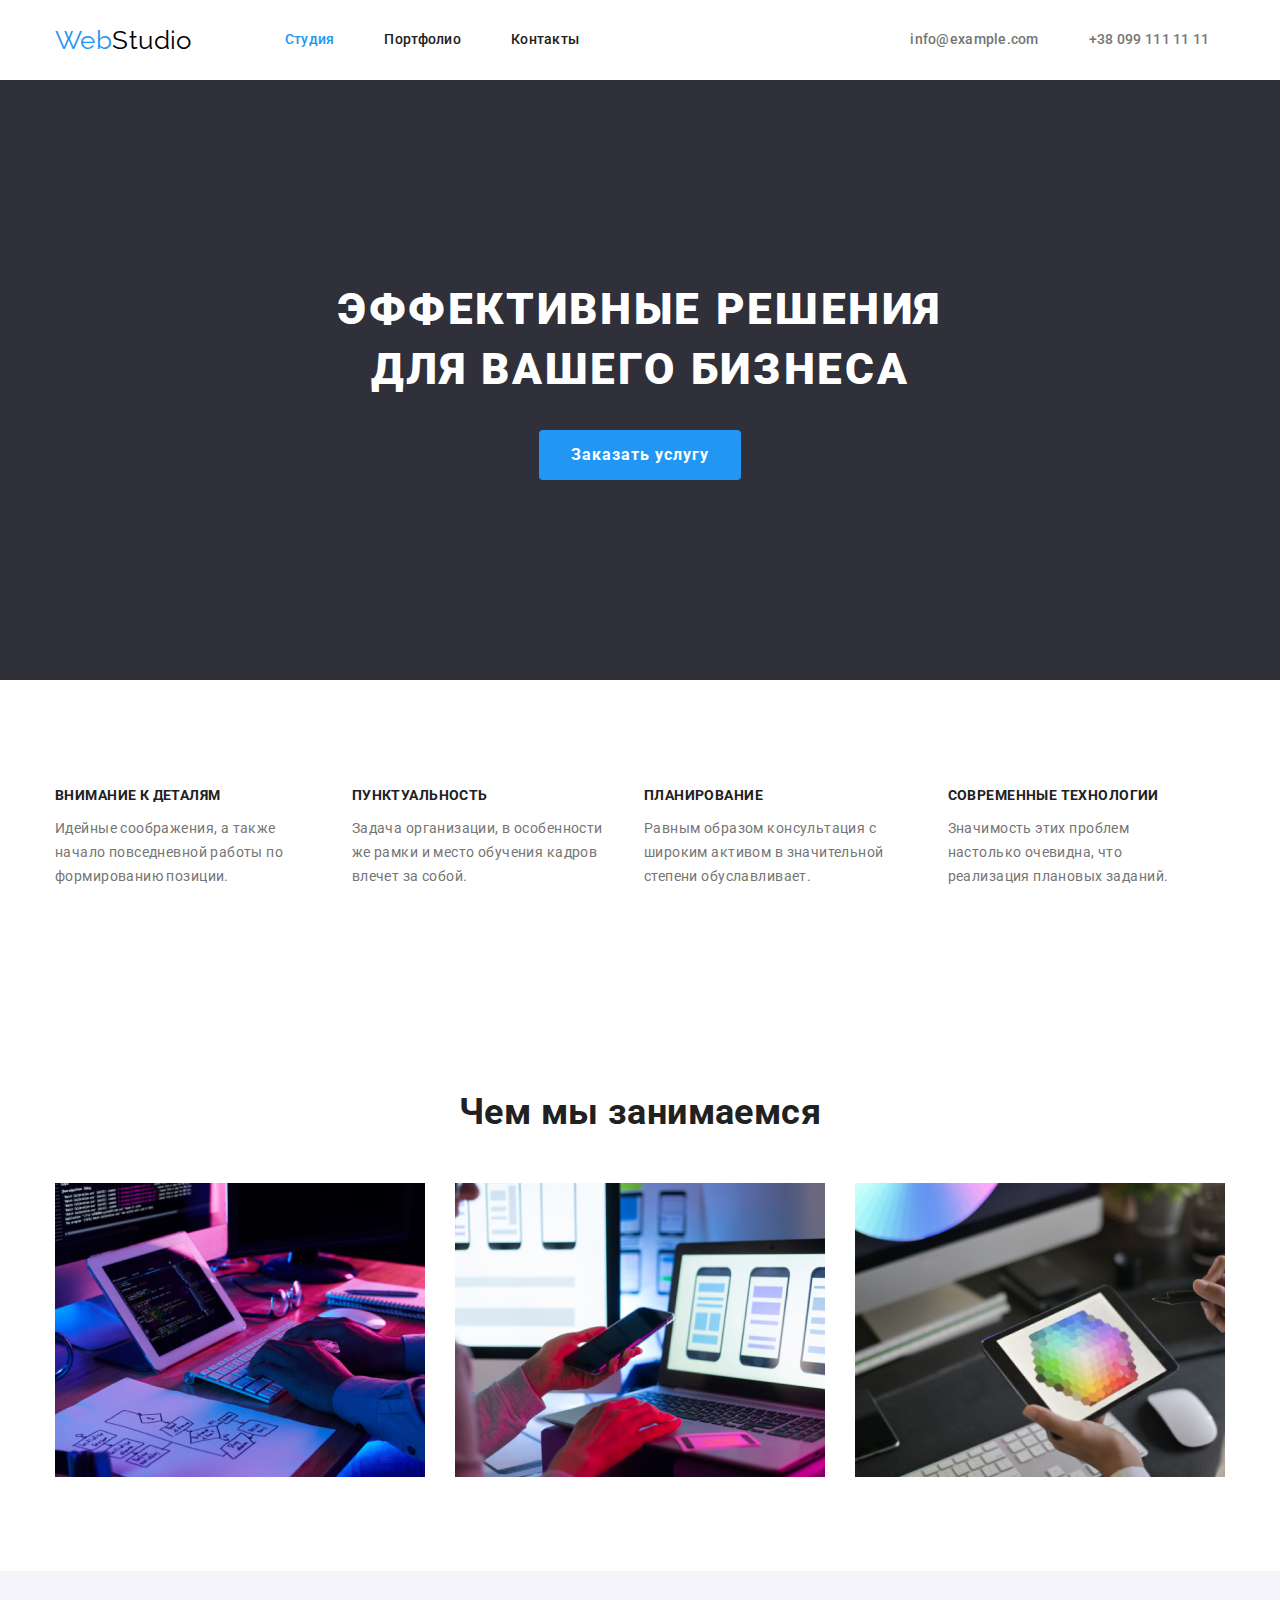
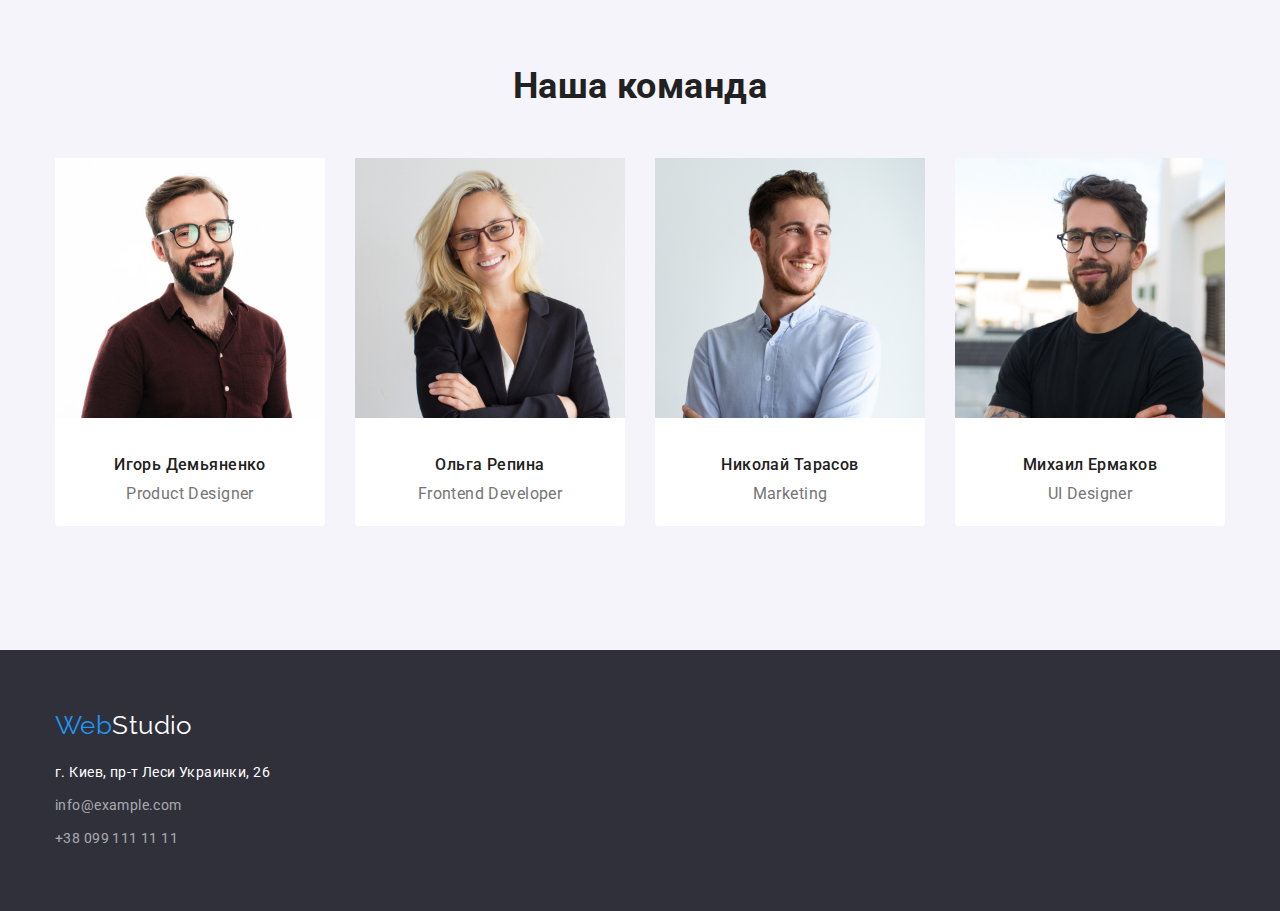
==== commit 9470a77f: "Правки 14/00" ====
--- a/index.html
+++ b/index.html
@@ -43,8 +43,9 @@
         <a href="" class="button">Заказать услугу</a>
       </section>
       
-      <div class="conteiner">
+      
         <section class="main-content advantages">
+          <div class="conteiner">
           <h2 hidden>Наши преимущества</h2>
           <!--заголовок будет скрыт-->
             <ul class="list displflex">
@@ -77,11 +78,11 @@
                 </p>
               </li>
             </ul>
+            </div>
         </section>
-      </div>
-
-        <div class="conteiner">
+ 
           <section class="main-content study ">
+            <div class="conteiner">
             <h2 class="subtitle">Чем мы занимаемся</h2>
             <ul class="list displflex gallery">
               <li>
@@ -97,9 +98,9 @@
                 <img src="./images/design.jpg" alt="Фото Дизайнерские решения" width="370" height="294" />
               </li>
             </ul>
+            </div>
           </section>
-        </div>
- 
+
       <section class="main-command">
         <div class="conteiner ">
           <h2 class="subtitle ">Наша команда</h2>
@@ -141,8 +142,8 @@
       <div class="conteiner">
         <h2 hidden>Контакты</h2>
         <!--заголовок будет скрыт-->
-        <div>
-          <div>
+        
+          
             <ul class="list">
               <li>
                 <a href="" class="logo main-title">
@@ -166,15 +167,6 @@
               </li>
             </ul>
           </div>
-          <!-- <div>
-                  <b>Присоединяйтесь</b>
-                </div>
-                <div>
-                  <b>Подпишитесь на рассылку</b>
-                </div> -->
-          <!-- <p>&#xa9; Copyright 2020</p> -->
-        </div>
-      </div>
       
     </footer>
   </body>
--- a/css/styles.css
+++ b/css/styles.css
@@ -276,7 +276,7 @@
   height: 368px;
 }
 
-.main-portfolio li {
+.main-portfolio .list-portfolio {
   margin-right: 30px;
   margin-bottom: 30px;
   width: 370px;
@@ -289,11 +289,13 @@
   padding-top: 94px;
 } */
 
-.main-command {
+.main-command,
+.main-content {
   padding-bottom: 94px;
 }
 
 .buttons {
+  display: flex;
   justify-content: center;
   padding-top: 0;
 }
@@ -378,3 +380,19 @@
 main .buttons li {
   margin-right: 8px;
 }
+
+.list-command h3,
+.list-command p {
+  margin-top: 10px;
+  margin-left: 24px;
+  margin-right: 24px;
+}
+
+.list-command h3 {
+  margin-top: 30px;
+}
+
+.list-command {
+  background: #ffffff;
+  border-radius: 0px 0px 4px 4px;
+}
